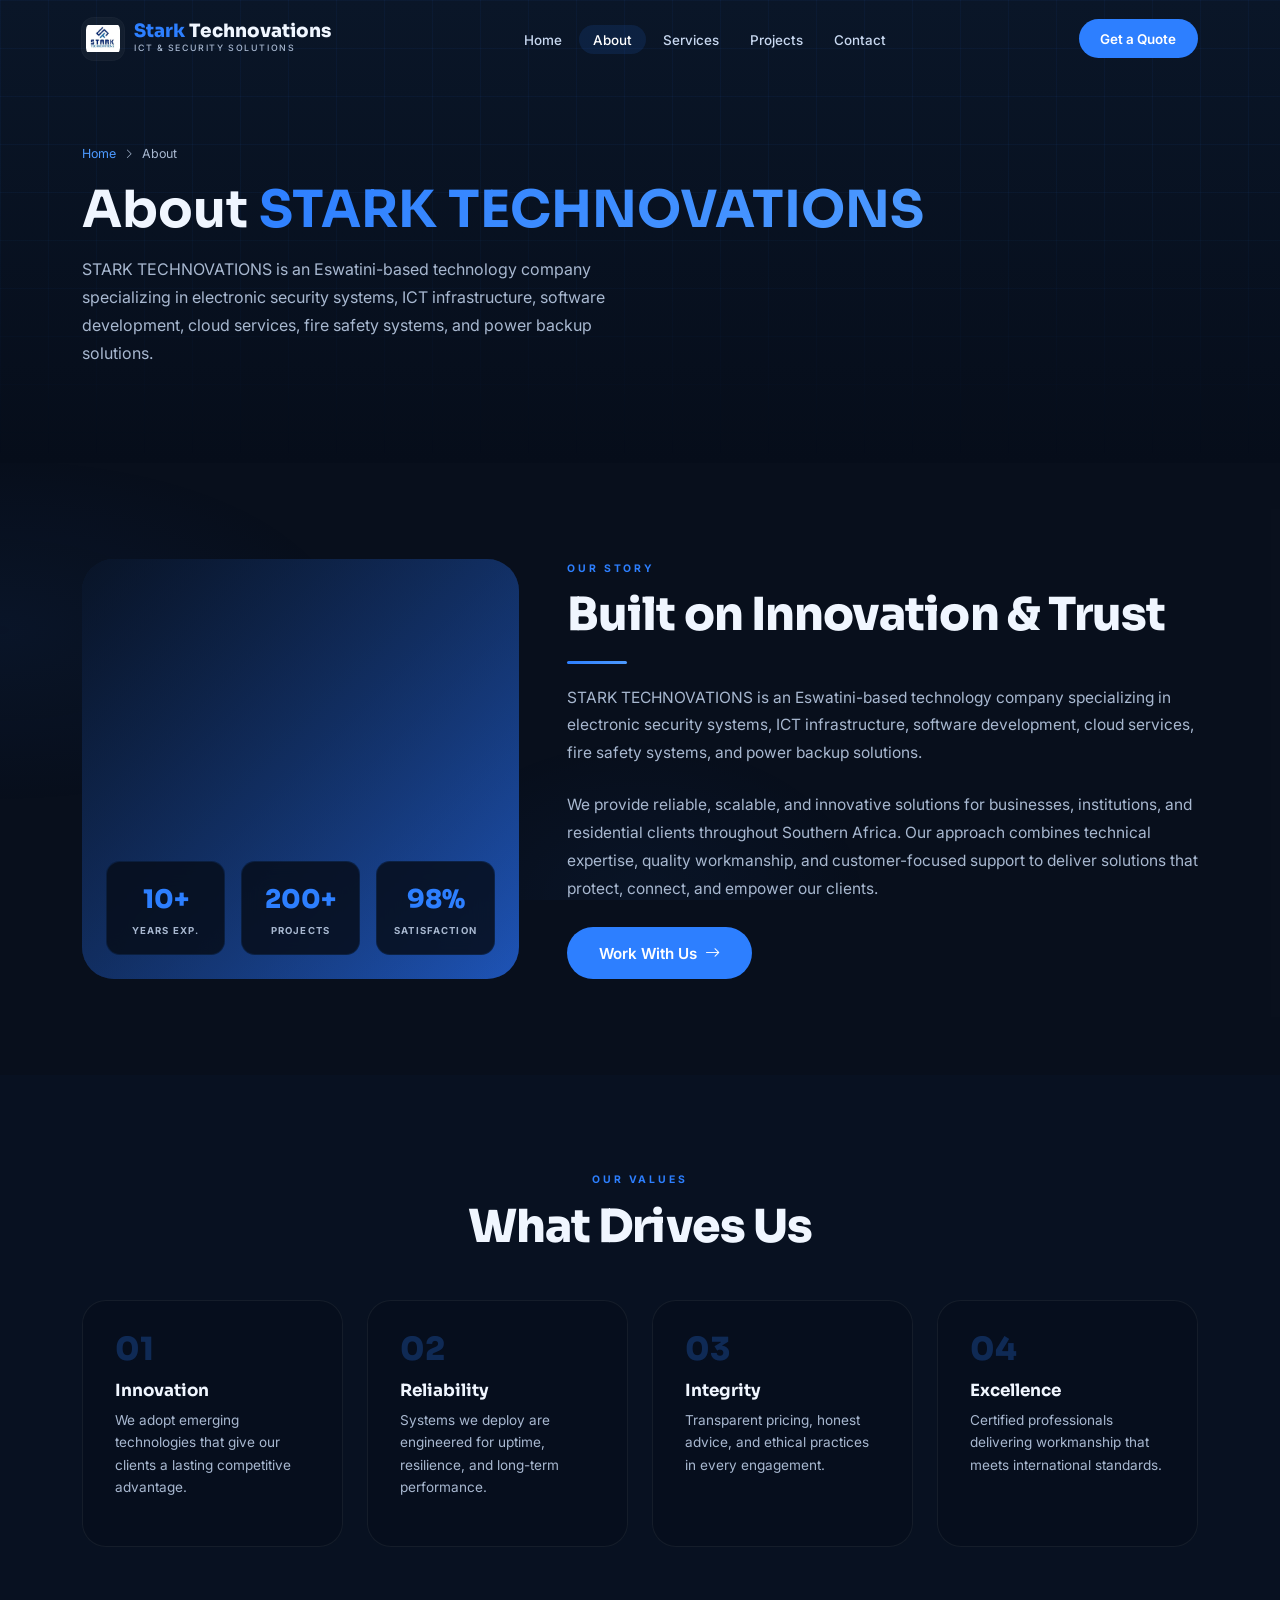
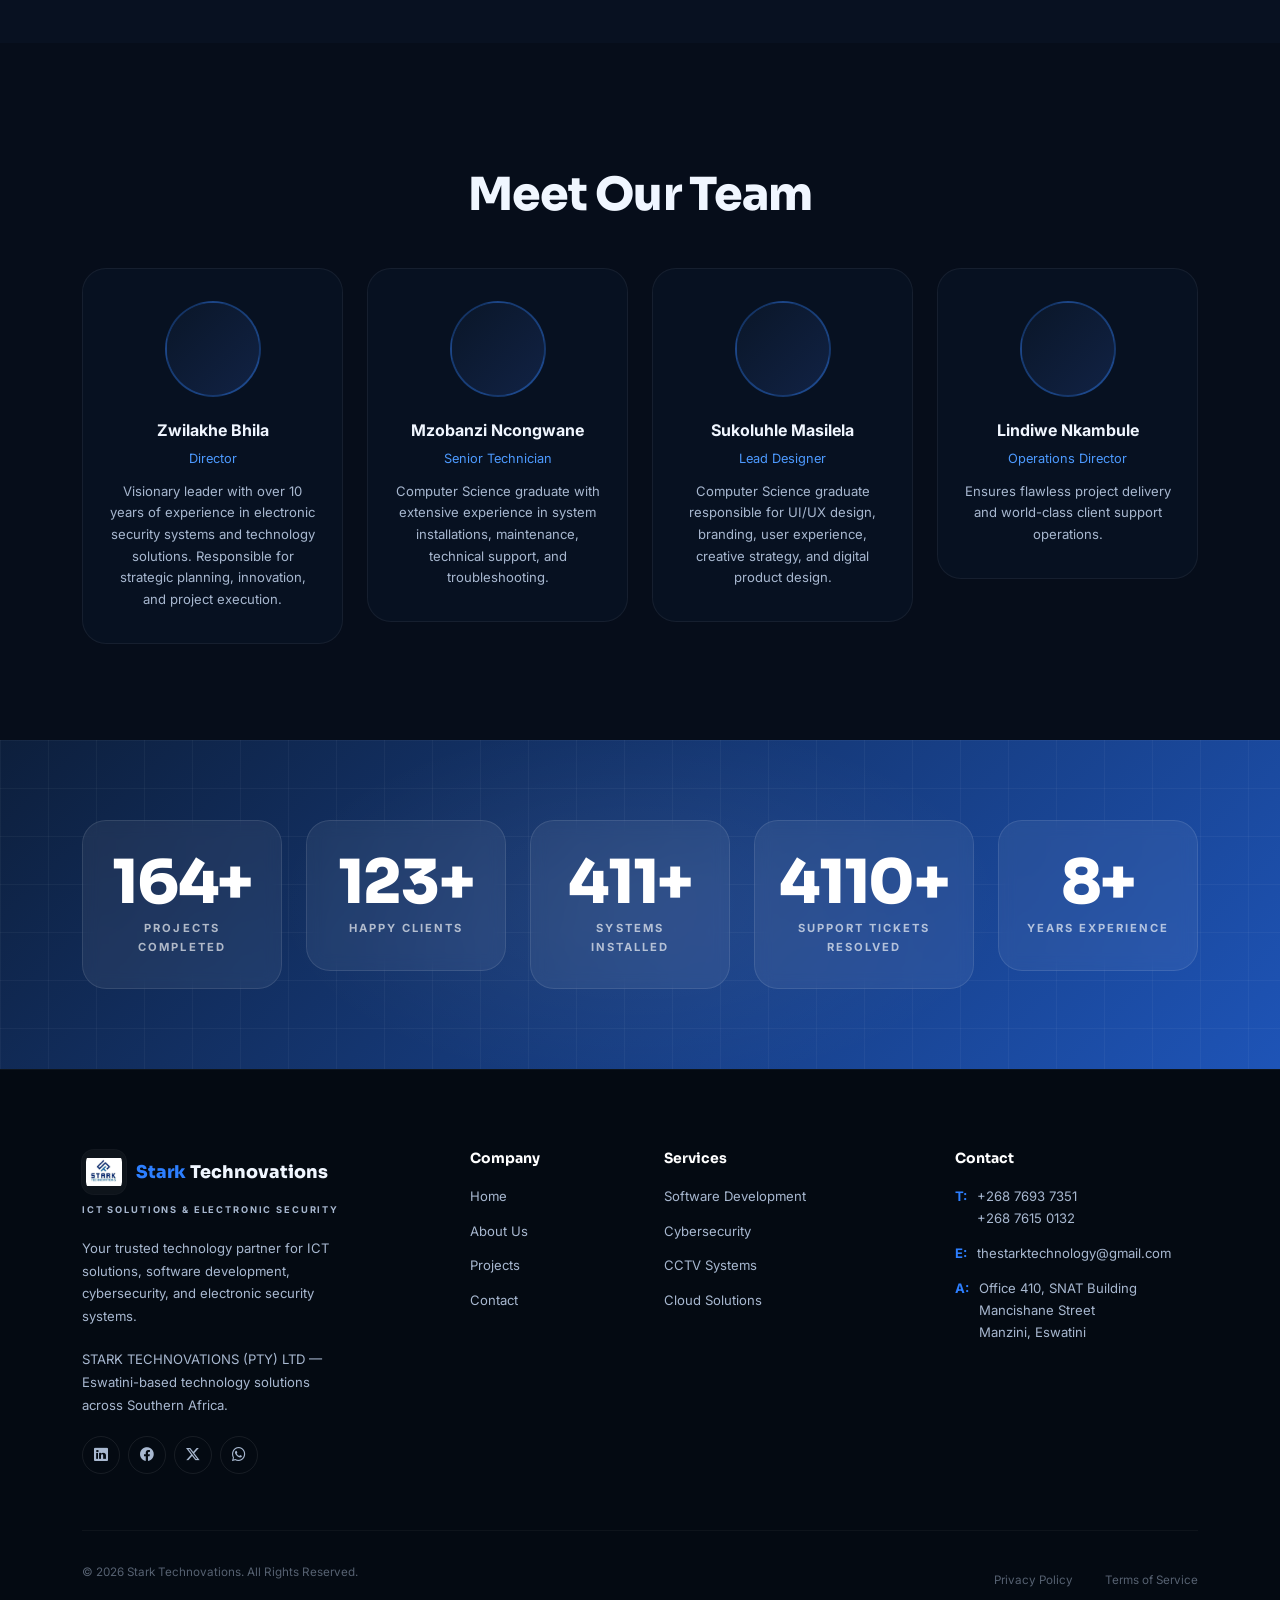
==== about.html @ 52965667 "initial commit" ====
<!DOCTYPE html>
<html lang="en">
<head>
<meta charset="UTF-8"/>
<meta name="viewport" content="width=device-width,initial-scale=1.0"/>
<meta name="description" content="Leading provider of CCTV systems, security solutions, ICT infrastructure, software development, networking, fire safety systems, and power backup solutions in Eswatini and Southern Africa."/>
<meta name="theme-color" content="#060d1a"/>
<title>STARK TECHNOVATIONS | Security & Technology Solutions</title>
<link rel="preconnect" href="https://fonts.googleapis.com"/>
<link rel="preconnect" href="https://fonts.gstatic.com" crossorigin/>
<link href="https://fonts.googleapis.com/css2?family=Inter:wght@300;400;500;600;700&family=Sora:wght@600;700;800&display=swap" rel="stylesheet"/>
<link href="https://cdn.jsdelivr.net/npm/bootstrap@5.3.3/dist/css/bootstrap.min.css" rel="stylesheet"/>
<link href="https://cdn.jsdelivr.net/npm/bootstrap-icons@1.11.3/font/bootstrap-icons.min.css" rel="stylesheet"/>
<link rel="stylesheet" href="css/style.css"/>
<link rel="stylesheet" href="css/animations.css"/>
<link rel="stylesheet" href="css/responsive.css"/>
</head>
<body data-page="about">

<div id="scrollProgress"></div>

<nav id="mainNav" aria-label="Main navigation">
<div class="container">
<div class="d-flex align-items-center justify-content-between gap-3">
  <a href="index.html" class="nav-brand text-decoration-none">
    <img src="images/logo.PNG" alt="Stark Technovations"/>
    <div>
      <div class="brand-text"><span>Stark</span> Technovations</div>
      <span class="brand-sub">ICT & Security Solutions</span>
    </div>
  </a>
  <ul class="nav-links-desk mb-0 d-none d-xl-flex">
    <li><a href="index.html" data-page="home">Home</a></li>
    <li><a href="about.html" data-page="about">About</a></li>
    <li><a href="services.html" data-page="services">Services</a></li>
    <li><a href="projects.html" data-page="projects">Projects</a></li>
    <li><a href="contact.html" data-page="contact">Contact</a></li>
  </ul>
  <div class="d-flex align-items-center gap-2">
    <a href="contact.html" class="btn-nav nav-cta-desk d-none d-lg-inline-block">Get a Quote</a>
    <button class="nav-tog d-xl-none" id="navTog" aria-label="Open menu"><i class="bi bi-list" style="font-size:1.3rem;display:block;"></i></button>
  </div>
</div>
</div>
</nav>

<div id="mobMenu" role="dialog" aria-modal="true">
  <button id="mobClose" aria-label="Close"><i class="bi bi-x-lg" style="font-size:1.2rem;display:block;"></i></button>
  <ul class="mob-links">
    <li><a href="index.html" data-page="home">Home <i class="bi bi-chevron-right"></i></a></li>
    <li><a href="about.html" data-page="about">About <i class="bi bi-chevron-right"></i></a></li>
    <li><a href="services.html" data-page="services">Services <i class="bi bi-chevron-right"></i></a></li>
    <li><a href="projects.html" data-page="projects">Projects <i class="bi bi-chevron-right"></i></a></li>
    <li><a href="contact.html" data-page="contact">Contact <i class="bi bi-chevron-right"></i></a></li>
  </ul>
  <div class="mt-auto pt-3">
    <a href="contact.html" class="btn-primary d-flex align-items-center justify-content-center gap-2">Get a Quote <i class="bi bi-arrow-right"></i></a>
  </div>
</div>

<section class="page-hero">
<div class="container position-relative" style="z-index:1;">
  <nav class="breadcrumb" aria-label="Breadcrumb">
    <a href="index.html">Home</a><i class="bi bi-chevron-right" style="font-size:.65rem;"></i><span>About</span>
  </nav>
  <h1>About <span class="gradient-word" style="background:linear-gradient(135deg,var(--electric),var(--electric-2));-webkit-background-clip:text;-webkit-text-fill-color:transparent;">STARK TECHNOVATIONS</span></h1>
  <p>STARK TECHNOVATIONS is an Eswatini-based technology company specializing in electronic security systems, ICT infrastructure, software development, cloud services, fire safety systems, and power backup solutions.</p>
</div>
</section>

<section id="about">
<div class="container">
<div class="row align-items-center g-5">
  <div class="col-lg-5" data-aos="fade-right">
    <div class="about-img-wrap">
      <div class="ph-blue" style="min-height:420px;width:100%;"></div>
      <div class="img-overlay"></div>
      <div class="about-stats-float">
        <div class="astat"><div class="num">10+</div><div class="lbl">Years Exp.</div></div>
        <div class="astat"><div class="num">200+</div><div class="lbl">Projects</div></div>
        <div class="astat"><div class="num">98%</div><div class="lbl">Satisfaction</div></div>
      </div>
    </div>
  </div>
  <div class="col-lg-7" data-aos="fade-left">
    <span class="section-label">Our Story</span>
    <h2 class="section-title">Built on Innovation & Trust</h2>
    <div class="glow-divider"></div>
    <p class="section-desc mb-4">STARK TECHNOVATIONS is an Eswatini-based technology company specializing in electronic security systems, ICT infrastructure, software development, cloud services, fire safety systems, and power backup solutions.</p>
    <p class="section-desc mb-4">We provide reliable, scalable, and innovative solutions for businesses, institutions, and residential clients throughout Southern Africa. Our approach combines technical expertise, quality workmanship, and customer-focused support to deliver solutions that protect, connect, and empower our clients.</p>
    <a href="contact.html" class="btn-primary">Work With Us <i class="bi bi-arrow-right"></i></a>
  </div>
</div>
</div>
</section>

<section style="background:rgba(10,22,40,.5);">
<div class="container">
  <div class="text-center mb-5">
    <span class="section-label" data-aos="fade-up">Our Values</span>
    <h2 class="section-title" data-aos="fade-up" data-aos-delay="100">What Drives Us</h2>
  </div>
  <div class="row g-4">
    <div class="col-md-6 col-lg-3" data-aos="fade-up" data-aos-delay="100">
      <div class="value-card"><div class="value-num">01</div><h3 style="font-size:1.05rem;margin-bottom:.5rem;">Innovation</h3><p style="font-size:.85rem;color:var(--silver);">We adopt emerging technologies that give our clients a lasting competitive advantage.</p></div>
    </div>
    <div class="col-md-6 col-lg-3" data-aos="fade-up" data-aos-delay="150">
      <div class="value-card"><div class="value-num">02</div><h3 style="font-size:1.05rem;margin-bottom:.5rem;">Reliability</h3><p style="font-size:.85rem;color:var(--silver);">Systems we deploy are engineered for uptime, resilience, and long-term performance.</p></div>
    </div>
    <div class="col-md-6 col-lg-3" data-aos="fade-up" data-aos-delay="200">
      <div class="value-card"><div class="value-num">03</div><h3 style="font-size:1.05rem;margin-bottom:.5rem;">Integrity</h3><p style="font-size:.85rem;color:var(--silver);">Transparent pricing, honest advice, and ethical practices in every engagement.</p></div>
    </div>
    <div class="col-md-6 col-lg-3" data-aos="fade-up" data-aos-delay="250">
      <div class="value-card"><div class="value-num">04</div><h3 style="font-size:1.05rem;margin-bottom:.5rem;">Excellence</h3><p style="font-size:.85rem;color:var(--silver);">Certified professionals delivering workmanship that meets international standards.</p></div>
    </div>
  </div>
</div>
</section>

<section>
<div class="container">
  <div class="text-center mb-5">
    <span class="section-label" data-aos="fade-up">Leadership</span>
    <h2 class="section-title" data-aos="fade-up" data-aos-delay="100">Meet Our Team</h2>
  </div>
  <div class="row g-4 justify-content-center">
    <div class="col-sm-6 col-lg-3" data-aos="zoom-in" data-aos-delay="100">
      <div class="team-card">
        <div class="team-avatar"><div class="ph-person" style="width:100%;height:100%;"></div></div>
        <div class="team-name">Zwilakhe Bhila</div>
        <div class="team-role">Director</div>
        <div class="team-bio">Visionary leader with over 10 years of experience in electronic security systems and technology solutions. Responsible for strategic planning, innovation, and project execution.</div>
      </div>
    </div>
    <div class="col-sm-6 col-lg-3" data-aos="zoom-in" data-aos-delay="150">
      <div class="team-card">
        <div class="team-avatar"><div class="ph-person" style="width:100%;height:100%;"></div></div>
        <div class="team-name">Mzobanzi Ncongwane</div>
        <div class="team-role">Senior Technician</div>
        <div class="team-bio">Computer Science graduate with extensive experience in system installations, maintenance, technical support, and troubleshooting.</div>
      </div>
    </div>
    <div class="col-sm-6 col-lg-3" data-aos="zoom-in" data-aos-delay="200">
      <div class="team-card">
        <div class="team-avatar"><div class="ph-person" style="width:100%;height:100%;"></div></div>
        <div class="team-name">Sukoluhle Masilela</div>
        <div class="team-role">Lead Designer</div>
        <div class="team-bio">Computer Science graduate responsible for UI/UX design, branding, user experience, creative strategy, and digital product design.</div>
      </div>
    </div>
    <div class="col-sm-6 col-lg-3" data-aos="zoom-in" data-aos-delay="250">
      <div class="team-card">
        <div class="team-avatar"><div class="ph-person" style="width:100%;height:100%;"></div></div>
        <div class="team-name">Lindiwe Nkambule</div>
        <div class="team-role">Operations Director</div>
        <div class="team-bio">Ensures flawless project delivery and world-class client support operations.</div>
      </div>
    </div>
  </div>
</div>
</section>

<section id="stats" style="background:linear-gradient(135deg,var(--navy-3),var(--blue));">
<div class="container position-relative" style="z-index:1;">
  <div class="row g-4">
    <div class="col-6 col-lg"><div class="stat-card"><div class="stat-num" data-target="200" data-suffix="+">200+</div><div class="stat-label">Projects Completed</div></div></div>
    <div class="col-6 col-lg"><div class="stat-card"><div class="stat-num" data-target="150" data-suffix="+">150+</div><div class="stat-label">Happy Clients</div></div></div>
    <div class="col-6 col-lg"><div class="stat-card"><div class="stat-num" data-target="500" data-suffix="+">500+</div><div class="stat-label">Systems Installed</div></div></div>
    <div class="col-6 col-lg"><div class="stat-card"><div class="stat-num" data-target="5000" data-suffix="+">5000+</div><div class="stat-label">Support Tickets Resolved</div></div></div>
    <div class="col-6 col-lg mx-auto"><div class="stat-card"><div class="stat-num" data-target="10" data-suffix="+">10+</div><div class="stat-label">Years Experience</div></div></div>
  </div>
</div>
</section>

<footer>
<div class="container">
  <div class="row g-5">
    <div class="col-md-5 col-lg-4">
      <div class="footer-logo mb-2">
        <img src="images/logo.PNG" alt="Stark Technovations"/>
        <div class="footer-brand"><span>Stark</span> Technovations</div>
      </div>
      <span style="font-size:.58rem;font-weight:700;letter-spacing:.2em;text-transform:uppercase;color:var(--silver);display:block;margin-bottom:1rem;">ICT Solutions & Electronic Security</span>
      <p class="footer-desc">Your trusted technology partner for ICT solutions, software development, cybersecurity, and electronic security systems.</p>
      <p class="footer-desc" style="margin-top:.75rem;">STARK TECHNOVATIONS (PTY) LTD — Eswatini-based technology solutions across Southern Africa.</p>
      <div class="d-flex gap-2 flex-wrap">
        <a href="#" class="social-link" aria-label="LinkedIn"><i class="bi bi-linkedin"></i></a>
        <a href="#" class="social-link" aria-label="Facebook"><i class="bi bi-facebook"></i></a>
        <a href="#" class="social-link" aria-label="Twitter/X"><i class="bi bi-twitter-x"></i></a>
        <a href="#" class="social-link" aria-label="WhatsApp"><i class="bi bi-whatsapp"></i></a>
      </div>
    </div>
    <div class="col-6 col-lg-2 f-col"><h5>Company</h5><ul class="f-links"><li><a href="index.html">Home</a></li><li><a href="about.html">About Us</a></li><li><a href="projects.html">Projects</a></li><li><a href="contact.html">Contact</a></li></ul></div>
    <div class="col-6 col-lg-3 f-col"><h5>Services</h5><ul class="f-links"><li><a href="services.html">Software Development</a></li><li><a href="services.html">Cybersecurity</a></li><li><a href="services.html">CCTV Systems</a></li><li><a href="services.html">Cloud Solutions</a></li></ul></div>
    <div class="col-md-6 col-lg-3 f-col"><h5>Contact</h5><div class="f-contact-item"><span class="l">T:</span><span>+268 7693 7351<br/>+268 7615 0132</span></div><div class="f-contact-item"><span class="l">E:</span><span>thestarktechnology@gmail.com</span></div><div class="f-contact-item"><span class="l">A:</span><span>Office 410, SNAT Building<br/>Mancishane Street<br/>Manzini, Eswatini</span></div></div>
  </div>
  <div class="f-bottom"><p>&copy; 2026 Stark Technovations. All Rights Reserved.</p><div class="f-legal"><a href="#">Privacy Policy</a><a href="#">Terms of Service</a></div></div>
</div>
</footer>

<button id="backTop" aria-label="Back to top"><i class="bi bi-chevron-up"></i></button>
<script src="https://cdn.jsdelivr.net/npm/bootstrap@5.3.3/dist/js/bootstrap.bundle.min.js"></script>
<script src="js/navbar.js"></script>
<script src="js/forms.js"></script>
<script src="js/animations.js"></script>
<script src="js/main.js"></script>
</body>
</html>
---- css/style.css ----
/* ================================================================
   STARK TECHNOVATIONS – Main Stylesheet
   Design: Deep Navy · Royal Blue · Electric Blue · Premium
   ================================================================ */

@import url('https://fonts.googleapis.com/css2?family=Inter:wght@300;400;500;600;700&family=Sora:wght@600;700;800&display=swap');

/* ── Design Tokens ── */
:root {
  --navy:         #060d1a;
  --navy-2:       #0a1628;
  --navy-3:       #0d1f3c;
  --navy-4:       #112244;
  --royal:        #1a3a6e;
  --blue:         #1e54b7;
  --electric:     #2d7fff;
  --electric-2:   #4d9aff;
  --electric-glow:rgba(45,127,255,0.18);
  --silver:       #a8b8d0;
  --silver-2:     #c8d8f0;
  --white:        #f0f6ff;
  --charcoal:     #1c2d45;
  --border:       rgba(45,127,255,0.12);
  --border-2:     rgba(255,255,255,0.07);
  --card-bg:      rgba(10,22,40,0.6);
  --radius-sm:    0.5rem;
  --radius:       0.875rem;
  --radius-lg:    1.5rem;
  --radius-xl:    2rem;
  --radius-pill:  9999px;
  --shadow:       0 8px 40px rgba(0,0,0,0.5);
  --shadow-blue:  0 8px 40px rgba(45,127,255,0.2);
  --font-sans:    'Inter', system-ui, sans-serif;
  --font-display: 'Sora', 'Inter', sans-serif;
  --ease:         cubic-bezier(0.4,0,0.2,1);
  --ease-spring:  cubic-bezier(0.34,1.56,0.64,1);
}

/* ── Reset ── */
*,*::before,*::after{box-sizing:border-box;margin:0;padding:0}
html{scroll-behavior:smooth;font-size:16px}
body{
  background:var(--navy);
  color:var(--white);
  font-family:var(--font-sans);
  line-height:1.65;
  overflow-x:hidden;
  -webkit-font-smoothing:antialiased;
}
h1,h2,h3,h4,h5,h6{font-family:var(--font-display);font-weight:700;line-height:1.15}
a{text-decoration:none;color:inherit;transition:color .2s}
img{max-width:100%;display:block}
ul{list-style:none;padding:0;margin:0}
button,input,textarea,select{font-family:inherit}

/* Scrollbar */
::-webkit-scrollbar{width:6px}
::-webkit-scrollbar-track{background:var(--navy)}
::-webkit-scrollbar-thumb{background:var(--electric);border-radius:3px}

/* ── Scroll Progress ── */
#scrollProgress{position:fixed;top:0;left:0;height:2px;width:0;background:linear-gradient(90deg,var(--electric),var(--electric-2));z-index:9999;pointer-events:none;transition:width .08s linear}

/* ── Background Mesh ── */
body::before{
  content:'';position:fixed;inset:0;
  background:
    radial-gradient(ellipse 70% 40% at 80% 0%, rgba(45,127,255,0.1) 0%,transparent 60%),
    radial-gradient(ellipse 50% 35% at 0% 70%, rgba(30,84,183,0.08) 0%,transparent 55%),
    radial-gradient(ellipse 30% 30% at 50% 100%, rgba(45,127,255,0.05) 0%,transparent 60%);
  pointer-events:none;z-index:-1;
}

/* ================================================================
   NAVBAR
   ================================================================ */
#mainNav{
  position:fixed;top:0;left:0;right:0;z-index:1000;
  padding:1.1rem 0;
  transition:padding .4s var(--ease),background .4s,box-shadow .4s;
}
#mainNav.scrolled{
  padding:.6rem 0;
  background:rgba(6,13,26,.92);
  backdrop-filter:blur(20px);-webkit-backdrop-filter:blur(20px);
  border-bottom:1px solid var(--border);
  box-shadow:0 4px 32px rgba(0,0,0,.5);
}

.nav-brand{display:flex;align-items:center;gap:.65rem;flex-shrink:0}
.nav-brand img{width:42px;height:42px;object-fit:contain}

/* Rounded logo treatment — global (navbar + footer) */
img[src$="logo.PNG"],
.logo-rounded,
.nav-brand img,
.footer-logo img{
  border-radius:12px;
  background:rgba(255,255,255,.04);
  box-shadow:0 0 0 1px rgba(255,255,255,.06);
  padding:4px;
  transition:border-radius .3s var(--ease),box-shadow .3s,background .3s;
}
.nav-brand img:hover,
.footer-logo img:hover{box-shadow:0 0 0 1px rgba(45,127,255,.35),0 6px 20px rgba(45,127,255,.18)}
.brand-text{font-family:var(--font-display);font-size:1.15rem;font-weight:800;line-height:1}
.brand-text span{color:var(--electric)}
.brand-sub{font-size:.55rem;font-weight:500;letter-spacing:.18em;text-transform:uppercase;color:var(--silver);display:block;margin-top:1px}

.nav-links-desk{display:flex;align-items:center;gap:.15rem}
.nav-links-desk a{
  font-size:.84rem;font-weight:500;padding:.42rem .9rem;
  border-radius:var(--radius-pill);color:var(--silver-2);
  transition:color .2s,background .2s;white-space:nowrap;
}
.nav-links-desk a:hover,.nav-links-desk a.active{color:#fff;background:rgba(45,127,255,.12)}

.btn-nav{
  background:var(--electric);color:#fff;
  border-radius:var(--radius-pill);padding:.52rem 1.35rem;
  font-size:.84rem;font-weight:600;border:none;cursor:pointer;white-space:nowrap;
  transition:background .2s,transform .2s var(--ease-spring),box-shadow .2s;
  display:inline-block;
}
.btn-nav:hover{background:var(--electric-2);transform:translateY(-1px);box-shadow:var(--shadow-blue);color:#fff}

.nav-tog{
  display:none;background:rgba(255,255,255,.06);border:1px solid var(--border-2);
  border-radius:var(--radius-sm);color:#fff;cursor:pointer;padding:.45rem .55rem;line-height:0;
}
.nav-tog:hover{background:rgba(255,255,255,.1)}

/* Mobile Drawer */
#mobMenu{
  display:none;position:fixed;inset:0;z-index:999;
  background:rgba(6,13,26,.97);backdrop-filter:blur(24px);-webkit-backdrop-filter:blur(24px);
  flex-direction:column;padding:5.5rem 2rem 3rem;
}
#mobMenu.open{display:flex}
#mobClose{
  position:absolute;top:1.2rem;right:1.4rem;
  background:rgba(255,255,255,.06);border:1px solid var(--border-2);
  border-radius:var(--radius-sm);color:#fff;cursor:pointer;padding:.45rem .55rem;line-height:0;
}
.mob-links li{border-bottom:1px solid rgba(255,255,255,.05)}
.mob-links a{
  display:flex;align-items:center;justify-content:space-between;
  padding:1rem 0;font-family:var(--font-display);font-size:1.6rem;font-weight:700;color:#fff;
  transition:color .2s;
}
.mob-links a:hover{color:var(--electric)}

/* ================================================================
   BUTTONS
   ================================================================ */
.btn-primary{
  display:inline-flex;align-items:center;gap:.5rem;
  background:var(--electric);color:#fff;border-radius:var(--radius-pill);
  padding:.85rem 2rem;font-size:.95rem;font-weight:600;border:none;cursor:pointer;
  transition:background .2s,transform .2s var(--ease-spring),box-shadow .2s;
}
.btn-primary:hover{background:var(--electric-2);color:#fff;transform:translateY(-2px);box-shadow:var(--shadow-blue)}
.btn-ghost{
  display:inline-flex;align-items:center;gap:.5rem;
  background:rgba(255,255,255,.07);color:#fff;border-radius:var(--radius-pill);
  padding:.85rem 2rem;font-size:.95rem;font-weight:600;
  border:1px solid rgba(255,255,255,.12);cursor:pointer;
  transition:background .2s,transform .2s;
}
.btn-ghost:hover{background:rgba(255,255,255,.13);transform:translateY(-2px);color:#fff}
.btn-full{
  width:100%;display:flex;align-items:center;justify-content:center;gap:.5rem;
  background:var(--electric);color:#fff;border-radius:var(--radius);
  padding:.9rem;font-size:1rem;font-weight:600;border:none;cursor:pointer;
  transition:background .2s,transform .2s,box-shadow .2s;
}
.btn-full:hover{background:var(--electric-2);transform:translateY(-1px);box-shadow:var(--shadow-blue)}

/* ================================================================
   SHARED SECTION
   ================================================================ */
section{padding:6rem 0;position:relative}
.section-label{
  display:block;font-size:.65rem;font-weight:700;letter-spacing:.28em;
  text-transform:uppercase;color:var(--electric);margin-bottom:.85rem;
}
.section-title{
  font-size:clamp(1.9rem,4vw,2.85rem);font-weight:800;line-height:1.1;
  letter-spacing:-.02em;margin-bottom:1.25rem;
}
.section-desc{font-size:.97rem;color:var(--silver);line-height:1.8;max-width:44rem}

/* Divider glow */
.glow-divider{
  width:60px;height:3px;border-radius:2px;
  background:linear-gradient(90deg,var(--electric),var(--electric-2));
  margin:1.25rem 0;
}

/* ================================================================
   CARD BASE (Glassmorphism)
   ================================================================ */
.glass-card{
  background:var(--card-bg);
  border:1px solid var(--border-2);
  border-radius:var(--radius-lg);
  backdrop-filter:blur(14px);-webkit-backdrop-filter:blur(14px);
  transition:border-color .35s var(--ease),background .35s,transform .3s var(--ease-spring),box-shadow .3s;
  overflow:hidden;position:relative;
}
.glass-card:hover{
  border-color:var(--border);
  background:rgba(13,31,60,.7);
  transform:translateY(-8px);
  box-shadow:0 24px 64px rgba(0,0,0,.5),0 0 40px rgba(45,127,255,.1);
}
/* Top accent line on hover */
.glass-card::before{
  content:'';position:absolute;top:0;left:0;right:0;height:1px;
  background:linear-gradient(90deg,transparent,rgba(45,127,255,0),transparent);
  transition:background .4s;
}
.glass-card:hover::before{
  background:linear-gradient(90deg,transparent,rgba(45,127,255,.5),transparent);
}

/* ================================================================
   HERO SECTION
   ================================================================ */
#home{
  min-height:100svh;display:flex;align-items:center;
  padding-top:7rem;overflow:hidden;
}

/* Animated grid background */
.hero-grid{
  position:absolute;inset:0;
  background-image:
    linear-gradient(rgba(45,127,255,.06) 1px,transparent 1px),
    linear-gradient(90deg,rgba(45,127,255,.06) 1px,transparent 1px);
  background-size:48px 48px;
  mask-image:radial-gradient(ellipse 70% 80% at 60% 40%,black 0%,transparent 70%);
  -webkit-mask-image:radial-gradient(ellipse 70% 80% at 60% 40%,black 0%,transparent 70%);
}
/* Spotlight */
.hero-spotlight{
  position:absolute;inset:0;
  background:radial-gradient(ellipse 55% 65% at 70% 35%,rgba(45,127,255,.12) 0%,transparent 65%);
  pointer-events:none;
}

/* Floating tech nodes */
.hero-nodes{position:absolute;inset:0;pointer-events:none;overflow:hidden}
.node{
  position:absolute;border-radius:50%;
  background:var(--electric);opacity:.15;filter:blur(1px);
  animation:nodeFloat 6s ease-in-out infinite;
}
.node:nth-child(1){width:6px;height:6px;top:25%;right:20%;animation-delay:0s}
.node:nth-child(2){width:4px;height:4px;top:60%;right:35%;animation-delay:-2s}
.node:nth-child(3){width:8px;height:8px;top:40%;right:55%;animation-delay:-4s}
.node:nth-child(4){width:5px;height:5px;top:75%;right:15%;animation-delay:-1s}
.node:nth-child(5){width:6px;height:6px;top:15%;right:45%;animation-delay:-3s}
@keyframes nodeFloat{0%,100%{transform:translateY(0) scale(1)}50%{transform:translateY(-15px) scale(1.2)}}

.hero-badge{
  display:inline-flex;align-items:center;gap:.55rem;
  padding:.32rem .9rem;border-radius:var(--radius-pill);
  background:rgba(45,127,255,.1);border:1px solid rgba(45,127,255,.22);
  font-size:.68rem;font-weight:700;letter-spacing:.15em;text-transform:uppercase;
  color:var(--electric-2);margin-bottom:1.6rem;
}
.badge-dot{
  width:7px;height:7px;border-radius:50%;background:var(--electric);
  animation:dotPulse 2s ease-in-out infinite;
}
@keyframes dotPulse{0%,100%{opacity:1;transform:scale(1)}50%{opacity:.4;transform:scale(1.5)}}

.hero-title{
  font-size:clamp(2.5rem,6.5vw,5rem);font-weight:800;line-height:1.05;
  letter-spacing:-.025em;margin-bottom:1.5rem;
}
.hero-title .gradient-word{
  background:linear-gradient(135deg,var(--electric) 0%,var(--electric-2) 50%,#90c8ff 100%);
  -webkit-background-clip:text;-webkit-text-fill-color:transparent;background-clip:text;
}
.hero-desc{
  font-size:1.05rem;color:var(--silver);line-height:1.8;
  max-width:36rem;margin-bottom:2.5rem;
}
.hero-btns{display:flex;flex-wrap:wrap;gap:1rem;align-items:center}
.hero-trust{
  display:flex;flex-wrap:wrap;gap:1.5rem;margin-top:2.5rem;
  font-size:.72rem;font-weight:600;letter-spacing:.05em;color:var(--silver);
}
.hero-trust span{display:flex;align-items:center;gap:.4rem}
.hero-trust i{color:var(--electric);font-size:.85rem}

/* Hero right panel */
.hero-panel{
  background:rgba(10,22,40,.6);border:1px solid var(--border-2);
  border-radius:var(--radius-xl);backdrop-filter:blur(16px);
  padding:2rem;height:100%;
}
.hero-panel-title{font-size:.72rem;font-weight:700;letter-spacing:.2em;text-transform:uppercase;color:var(--electric);margin-bottom:1.25rem}
.service-pill{
  display:flex;align-items:center;gap:.75rem;
  padding:.8rem 1rem;border-radius:var(--radius);
  border:1px solid rgba(255,255,255,.06);background:rgba(255,255,255,.03);
  margin-bottom:.6rem;
  transition:border-color .2s,background .2s,transform .2s;
  cursor:default;
}
.service-pill:hover{border-color:var(--border);background:rgba(45,127,255,.07);transform:translateX(4px)}
.service-pill i{width:32px;height:32px;border-radius:8px;background:rgba(45,127,255,.15);color:var(--electric);display:flex;align-items:center;justify-content:center;font-size:.9rem;flex-shrink:0}
.service-pill-text{font-size:.8rem;font-weight:600}
.service-pill-sub{font-size:.65rem;color:var(--silver);margin-top:1px}

/* ================================================================
   ABOUT SECTION
   ================================================================ */
#about{background:rgba(255,255,255,.01)}
.about-img-wrap{
  position:relative;border-radius:var(--radius-xl);overflow:hidden;
  background:linear-gradient(135deg,#0a1628,#1a3a6e);
  min-height:420px;display:flex;align-items:center;justify-content:center;
}
.about-img-wrap img{width:100%;height:100%;object-fit:cover;min-height:420px}
.about-img-wrap .img-overlay{position:absolute;inset:0;background:linear-gradient(135deg,rgba(6,13,26,.6),rgba(30,84,183,.2))}
.about-stats-float{
  position:absolute;bottom:1.5rem;left:1.5rem;right:1.5rem;
  display:flex;gap:1rem;
}
.astat{
  flex:1;padding:1rem;border-radius:var(--radius);
  background:rgba(6,13,26,.85);border:1px solid var(--border);
  backdrop-filter:blur(12px);text-align:center;
}
.astat .num{font-family:var(--font-display);font-size:1.6rem;font-weight:800;color:var(--electric)}
.astat .lbl{font-size:.6rem;font-weight:700;letter-spacing:.12em;text-transform:uppercase;color:var(--silver);margin-top:2px}

.about-feature{
  display:flex;gap:.9rem;align-items:flex-start;
  padding:.9rem 1rem;border-radius:var(--radius);
  border:1px solid transparent;
  transition:border-color .2s,background .2s,transform .2s;cursor:default;
}
.about-feature:hover{border-color:var(--border);background:rgba(45,127,255,.05);transform:translateX(5px)}
.af-icon{
  width:40px;height:40px;border-radius:10px;background:rgba(45,127,255,.12);
  color:var(--electric);display:flex;align-items:center;justify-content:center;
  font-size:.95rem;flex-shrink:0;transition:background .2s;
}
.about-feature:hover .af-icon{background:var(--electric);color:#fff}
.af-title{font-size:.9rem;font-weight:700;margin-bottom:.2rem}
.af-desc{font-size:.8rem;color:var(--silver);line-height:1.55}

/* ================================================================
   SERVICES SECTION
   ================================================================ */
#services{background:var(--navy)}
#services::before{
  content:'';position:absolute;inset:0;
  background-image:radial-gradient(rgba(45,127,255,.035) 1px,transparent 1px);
  background-size:24px 24px;pointer-events:none;
}

.svc-card{
  height:100%;padding:1.75rem;border-radius:var(--radius-lg);
  background:rgba(10,22,40,.55);border:1px solid rgba(255,255,255,.06);
  backdrop-filter:blur(12px);
  transition:border-color .35s var(--ease),background .35s,transform .3s var(--ease-spring),box-shadow .3s;
  position:relative;overflow:hidden;cursor:default;
}
.svc-card::after{
  content:'';position:absolute;top:0;left:0;right:0;height:2px;
  background:linear-gradient(90deg,transparent,var(--electric),transparent);
  opacity:0;transition:opacity .4s;
}
.svc-card:hover{
  border-color:rgba(45,127,255,.25);
  background:rgba(13,31,60,.75);
  transform:translateY(-6px);
  box-shadow:0 20px 60px rgba(0,0,0,.45),0 0 40px rgba(45,127,255,.08);
}
.svc-card:hover::after{opacity:1}
.svc-icon{
  width:52px;height:52px;border-radius:14px;
  display:flex;align-items:center;justify-content:center;font-size:1.3rem;
  margin-bottom:1.25rem;
  transition:transform .3s var(--ease-spring);
}
.svc-card:hover .svc-icon{transform:scale(1.12) rotate(-6deg)}
.svc-title{font-size:1rem;font-weight:700;margin-bottom:.55rem;transition:color .2s}
.svc-card:hover .svc-title{color:var(--electric-2)}
.svc-desc{font-size:.82rem;color:var(--silver);line-height:1.7}

/* Category headers */
.svc-category-header{
  display:flex;align-items:center;gap:.75rem;margin-bottom:1.75rem;margin-top:1rem;
}
.svc-cat-line{flex:1;height:1px;background:linear-gradient(90deg,var(--border),transparent)}
.svc-cat-label{
  font-size:.65rem;font-weight:700;letter-spacing:.22em;text-transform:uppercase;
  color:var(--electric);white-space:nowrap;
  padding:.3rem .8rem;border:1px solid var(--border);border-radius:var(--radius-pill);
  background:rgba(45,127,255,.06);
}

/* ================================================================
   WHY CHOOSE US
   ================================================================ */
#why{background:rgba(10,22,40,.6)}
.why-card{
  padding:2rem;border-radius:var(--radius-lg);height:100%;
  background:rgba(6,13,26,.5);border:1px solid rgba(255,255,255,.06);
  text-align:center;
  transition:border-color .3s,transform .3s var(--ease-spring),box-shadow .3s;cursor:default;
}
.why-card:hover{border-color:var(--border);transform:translateY(-6px);box-shadow:0 20px 48px rgba(0,0,0,.4),var(--shadow-blue)}
.why-icon{
  width:68px;height:68px;border-radius:50%;margin:0 auto 1.25rem;
  background:rgba(45,127,255,.12);border:1px solid rgba(45,127,255,.2);
  display:flex;align-items:center;justify-content:center;font-size:1.5rem;color:var(--electric);
  transition:background .3s,border-color .3s,transform .3s;
}
.why-card:hover .why-icon{background:var(--electric);border-color:var(--electric);transform:scale(1.1);color:#fff}
.why-title{font-size:1rem;font-weight:700;margin-bottom:.5rem;transition:color .2s}
.why-card:hover .why-title{color:var(--electric-2)}
.why-desc{font-size:.82rem;color:var(--silver);line-height:1.65}

/* ================================================================
   STATS SECTION
   ================================================================ */
#stats{
  background:linear-gradient(135deg,var(--navy-3),var(--blue));
  overflow:hidden;padding:5rem 0;
}
#stats::before{
  content:'';position:absolute;inset:0;
  background-image:linear-gradient(rgba(255,255,255,.04) 1px,transparent 1px),
    linear-gradient(90deg,rgba(255,255,255,.04) 1px,transparent 1px);
  background-size:48px 48px;
}
#stats::after{
  content:'';position:absolute;
  top:50%;left:50%;width:800px;height:400px;
  transform:translate(-50%,-50%);
  background:radial-gradient(ellipse,rgba(255,255,255,.06) 0%,transparent 65%);
  pointer-events:none;
}
.stat-card{
  text-align:center;padding:2rem 1.5rem;position:relative;z-index:1;
  border-radius:var(--radius-lg);
  background:rgba(255,255,255,.06);border:1px solid rgba(255,255,255,.1);
  backdrop-filter:blur(8px);
  transition:background .3s,transform .3s var(--ease-spring);
}
.stat-card:hover{background:rgba(255,255,255,.1);transform:translateY(-4px)}
.stat-num{
  font-family:var(--font-display);font-size:clamp(2.5rem,5vw,3.8rem);
  font-weight:800;color:#fff;line-height:1;letter-spacing:-.02em;margin-bottom:.35rem;
}
.stat-label{font-size:.7rem;font-weight:700;text-transform:uppercase;letter-spacing:.18em;color:rgba(255,255,255,.65)}

/* ================================================================
   PORTFOLIO SECTION
   ================================================================ */
#portfolio{background:var(--navy)}
.filter-pills{
  display:flex;flex-wrap:wrap;gap:.4rem;
  background:rgba(255,255,255,.04);border:1px solid var(--border-2);
  border-radius:var(--radius-pill);padding:.3rem;width:fit-content;
}
.fp{
  padding:.38rem 1.1rem;border-radius:var(--radius-pill);
  font-size:.78rem;font-weight:600;cursor:pointer;border:none;
  background:transparent;color:var(--silver);
  transition:background .2s,color .2s,box-shadow .2s;
}
.fp.active,.fp:hover{background:var(--electric);color:#fff;box-shadow:0 2px 12px rgba(45,127,255,.35)}

.proj-card{
  position:relative;border-radius:var(--radius-xl);overflow:hidden;height:300px;cursor:pointer;
}
.proj-card img{width:100%;height:100%;object-fit:cover;transition:transform .6s var(--ease)}
.proj-card:hover img{transform:scale(1.07)}
.proj-overlay{
  position:absolute;inset:0;
  background:linear-gradient(to top,rgba(6,13,26,.95) 0%,rgba(6,13,26,.15) 55%,transparent 100%);
}
.proj-info{
  position:absolute;inset:0;padding:1.5rem;
  display:flex;flex-direction:column;justify-content:flex-end;z-index:1;
}
.proj-cat{
  width:fit-content;font-size:.6rem;font-weight:700;text-transform:uppercase;letter-spacing:.1em;
  padding:.22rem .7rem;border-radius:var(--radius-pill);
  background:rgba(6,13,26,.75);border:1px solid rgba(255,255,255,.15);
  color:var(--electric-2);backdrop-filter:blur(8px);margin-bottom:.6rem;
}
.proj-name{font-family:var(--font-display);font-size:1.15rem;font-weight:700;color:#fff;margin-bottom:.2rem}
.proj-sub{font-size:.75rem;color:rgba(255,255,255,.5)}
.proj-reveal{
  opacity:0;transform:translateY(10px);
  transition:opacity .35s var(--ease),transform .35s;
  margin-top:.65rem;padding-top:.65rem;border-top:1px solid rgba(255,255,255,.08);
}
.proj-card:hover .proj-reveal{opacity:1;transform:translateY(0)}
.proj-reveal p{font-size:.77rem;color:rgba(255,255,255,.5);margin-bottom:.45rem}
.proj-reveal a{font-size:.77rem;font-weight:600;color:var(--electric-2);display:inline-flex;align-items:center;gap:.3rem}
.proj-card.hidden{display:none}

/* ================================================================
   INDUSTRIES SECTION
   ================================================================ */
#industries{background:rgba(10,22,40,.5)}
.ind-card{
  display:flex;flex-direction:column;align-items:center;text-align:center;
  padding:2rem 1.5rem;border-radius:var(--radius-lg);
  background:rgba(6,13,26,.5);border:1px solid rgba(255,255,255,.06);
  transition:border-color .3s,transform .3s var(--ease-spring),box-shadow .3s;cursor:default;
}
.ind-card:hover{border-color:var(--border);transform:translateY(-6px);box-shadow:0 16px 48px rgba(0,0,0,.4)}
.ind-icon{
  width:60px;height:60px;border-radius:14px;
  background:rgba(45,127,255,.1);border:1px solid rgba(45,127,255,.15);
  display:flex;align-items:center;justify-content:center;
  font-size:1.4rem;color:var(--electric);margin-bottom:1rem;
  transition:background .3s,transform .3s var(--ease-spring);
}
.ind-card:hover .ind-icon{background:var(--electric);color:#fff;transform:scale(1.12) rotate(-5deg)}
.ind-title{font-size:.95rem;font-weight:700;margin-bottom:.35rem;transition:color .2s}
.ind-card:hover .ind-title{color:var(--electric-2)}
.ind-desc{font-size:.78rem;color:var(--silver);line-height:1.55}

/* ================================================================
   TESTIMONIALS
   ================================================================ */
#testimonials{background:var(--navy)}
.t-track-outer{overflow:hidden;border-radius:var(--radius-xl)}
.t-track{display:flex;transition:transform .55s var(--ease)}
.t-slide{min-width:100%;padding:0 .5rem}
.t-card{
  padding:3rem;background:rgba(10,22,40,.7);
  border:1px solid rgba(255,255,255,.07);border-radius:var(--radius-xl);
  position:relative;overflow:hidden;
}
.t-card::before{
  content:'"';position:absolute;top:1rem;right:2rem;
  font-size:8rem;color:rgba(45,127,255,.07);line-height:1;pointer-events:none;
}
.t-avatar{width:72px;height:72px;border-radius:50%;overflow:hidden;border:2px solid rgba(45,127,255,.25);flex-shrink:0}
.t-avatar img{width:100%;height:100%;object-fit:cover}
.t-stars{display:flex;gap:.2rem;color:var(--electric);font-size:.85rem;margin-bottom:1rem}
.t-text{font-size:clamp(.95rem,2vw,1.15rem);color:rgba(240,246,255,.8);line-height:1.75;margin-bottom:1.75rem;font-style:italic}
.t-name{font-size:1rem;font-weight:700}
.t-role{font-size:.8rem;color:var(--electric-2);margin-top:.15rem}
.c-ctrl{
  width:48px;height:48px;border-radius:50%;background:rgba(10,22,40,.7);
  border:1px solid rgba(255,255,255,.1);display:flex;align-items:center;justify-content:center;
  cursor:pointer;color:#fff;font-size:1rem;
  transition:background .2s,border-color .2s;
}
.c-ctrl:hover{background:var(--electric);border-color:var(--electric)}
.c-dot{
  width:6px;height:6px;border-radius:3px;
  background:rgba(255,255,255,.2);border:none;cursor:pointer;
  transition:width .3s,background .3s;
}
.c-dot.active{width:24px;background:var(--electric)}

/* ================================================================
   CONTACT SECTION
   ================================================================ */
#contact{background:rgba(10,22,40,.4)}
.c-info-item{
  display:flex;gap:1.25rem;align-items:flex-start;padding:1.1rem;
  border-radius:var(--radius-lg);border:1px solid transparent;
  transition:border-color .2s,background .2s,transform .2s;cursor:default;
}
.c-info-item:hover{border-color:var(--border);background:rgba(45,127,255,.04);transform:translateX(5px)}
.c-icon{
  width:48px;height:48px;border-radius:12px;flex-shrink:0;
  display:flex;align-items:center;justify-content:center;font-size:1.05rem;
  transition:background .2s,color .2s;
}
.c-info-item:hover .c-icon{background:var(--electric) !important;color:#fff !important}
.c-info-item h5{font-size:.9rem;font-weight:700;margin-bottom:.2rem}
.c-info-item p{font-size:.855rem;color:var(--silver);line-height:1.55}
.c-form-wrap{
  padding:2.5rem;background:rgba(10,22,40,.6);
  border:1px solid var(--border-2);border-radius:var(--radius-xl);backdrop-filter:blur(14px);
}
.f-label{display:block;font-size:.78rem;font-weight:600;color:var(--silver-2);margin-bottom:.38rem}
.f-input{
  width:100%;background:rgba(255,255,255,.04);border:1px solid rgba(255,255,255,.09);
  border-radius:var(--radius-sm);padding:.65rem .9rem;color:#fff;font-size:.875rem;
  outline:none;transition:border-color .2s,background .2s,box-shadow .2s;
}
.f-input::placeholder{color:rgba(168,184,208,.4)}
.f-input:focus{border-color:var(--electric);background:rgba(45,127,255,.05);box-shadow:0 0 0 3px rgba(45,127,255,.12)}
textarea.f-input{min-height:110px;resize:vertical}
.f-error{font-size:.72rem;color:#f87171;margin-top:.3rem;display:none}
.f-input.error{border-color:#f87171}
.f-input.error + .f-error{display:block}
.f-success{
  padding:1rem;border-radius:var(--radius);background:rgba(34,197,94,.1);
  border:1px solid rgba(34,197,94,.2);color:#4ade80;
  font-size:.875rem;font-weight:600;text-align:center;
  display:none;margin-top:1rem;
}

/* ================================================================
   FOOTER
   ================================================================ */
footer{background:#040a12;padding:5rem 0 2.5rem;border-top:1px solid rgba(255,255,255,.04)}
.footer-logo{display:flex;align-items:center;gap:.65rem}
.footer-logo img{width:44px;height:44px;object-fit:contain}
.footer-brand{font-family:var(--font-display);font-size:1.1rem;font-weight:800}
.footer-brand span{color:var(--electric)}
.footer-desc{font-size:.82rem;color:var(--silver);line-height:1.75;max-width:17rem;margin:1.2rem 0}
.social-link{
  width:38px;height:38px;border-radius:50%;
  display:flex;align-items:center;justify-content:center;font-size:.85rem;
  border:1px solid rgba(255,255,255,.08);color:var(--silver);
  transition:background .2s,color .2s,border-color .2s,transform .2s var(--ease-spring);
}
.social-link:hover{background:var(--electric);color:#fff;border-color:var(--electric);transform:translateY(-3px)}
.f-col h5{font-size:.875rem;font-weight:700;margin-bottom:1.25rem;color:#fff}
.f-links{display:flex;flex-direction:column;gap:.8rem}
.f-links a{font-size:.82rem;color:var(--silver);display:flex;align-items:center;gap:0;transition:color .2s,gap .2s}
.f-links a::before{content:'→';font-size:.75rem;opacity:0;width:0;overflow:hidden;transition:width .2s,opacity .2s}
.f-links a:hover{color:var(--electric-2)}
.f-links a:hover::before{opacity:1;width:1rem}
.f-contact-item{display:flex;gap:.65rem;font-size:.82rem;color:var(--silver);margin-bottom:.85rem}
.f-contact-item .l{color:var(--electric);font-weight:700;flex-shrink:0}
.f-bottom{border-top:1px solid rgba(255,255,255,.04);margin-top:3.5rem;padding-top:2rem;display:flex;flex-wrap:wrap;justify-content:space-between;align-items:center;gap:1rem}
.f-bottom p{font-size:.73rem;color:rgba(168,184,208,.5)}
.f-legal{display:flex;gap:2rem}
.f-legal a{font-size:.73rem;color:rgba(168,184,208,.5);transition:color .2s}
.f-legal a:hover{color:var(--electric)}

/* Back-to-top */
#backTop{
  position:fixed;bottom:2rem;right:2rem;z-index:998;
  width:46px;height:46px;border-radius:50%;
  background:var(--electric);color:#fff;border:none;cursor:pointer;
  display:flex;align-items:center;justify-content:center;font-size:1.1rem;
  box-shadow:0 4px 20px rgba(45,127,255,.35);
  opacity:0;transform:translateY(16px);pointer-events:none;
  transition:opacity .3s,transform .3s var(--ease-spring);
}
#backTop.show{opacity:1;transform:translateY(0);pointer-events:auto}
#backTop:hover{background:var(--electric-2);transform:translateY(-2px) !important}

/* ================================================================
   INNER PAGE HERO
   ================================================================ */
.page-hero{
  padding:9rem 0 5rem;position:relative;overflow:hidden;
  background:linear-gradient(180deg,var(--navy-2) 0%,var(--navy) 100%);
}
.page-hero::before{
  content:'';position:absolute;inset:0;
  background-image:
    linear-gradient(rgba(45,127,255,.05) 1px,transparent 1px),
    linear-gradient(90deg,rgba(45,127,255,.05) 1px,transparent 1px);
  background-size:48px 48px;
  mask-image:linear-gradient(to bottom,black 40%,transparent 100%);
  -webkit-mask-image:linear-gradient(to bottom,black 40%,transparent 100%);
}
.page-hero .breadcrumb{
  display:flex;align-items:center;gap:.5rem;flex-wrap:wrap;
  font-size:.78rem;color:var(--silver);margin-bottom:1rem;
}
.page-hero .breadcrumb a{color:var(--electric-2);transition:color .2s}
.page-hero .breadcrumb a:hover{color:#fff}
.page-hero h1{font-size:clamp(2rem,5vw,3.2rem);margin-bottom:1rem}
.page-hero p{font-size:1rem;color:var(--silver);max-width:36rem;line-height:1.75}

/* FAQ Accordion */
.faq-item{
  border:1px solid var(--border-2);border-radius:var(--radius);
  background:rgba(10,22,40,.55);overflow:hidden;margin-bottom:.75rem;
  transition:border-color .3s;
}
.faq-item.open{border-color:var(--border)}
.faq-q{
  width:100%;display:flex;align-items:center;justify-content:space-between;gap:1rem;
  padding:1.15rem 1.35rem;background:transparent;border:none;color:#fff;
  font-size:.95rem;font-weight:600;text-align:left;cursor:pointer;
}
.faq-q i{color:var(--electric);transition:transform .3s var(--ease);flex-shrink:0}
.faq-item.open .faq-q i{transform:rotate(180deg)}
.faq-a{
  max-height:0;overflow:hidden;transition:max-height .4s var(--ease),padding .3s;
  padding:0 1.35rem;font-size:.875rem;color:var(--silver);line-height:1.75;
}
.faq-item.open .faq-a{max-height:200px;padding:0 1.35rem 1.25rem}

/* Map placeholder */
.map-wrap{
  border-radius:var(--radius-xl);overflow:hidden;border:1px solid var(--border-2);
  min-height:320px;background:rgba(10,22,40,.6);position:relative;
}
.map-wrap iframe{width:100%;height:320px;border:0;display:block;filter:grayscale(.3) contrast(1.1)}
.map-placeholder{
  display:flex;flex-direction:column;align-items:center;justify-content:center;
  min-height:320px;gap:.75rem;color:var(--silver);text-align:center;padding:2rem;
}
.map-placeholder i{font-size:2.5rem;color:var(--electric)}

/* Team cards */
.team-card{
  text-align:center;padding:2rem 1.5rem;border-radius:var(--radius-lg);
  background:rgba(10,22,40,.55);border:1px solid rgba(255,255,255,.06);
  transition:border-color .3s,transform .3s var(--ease-spring),box-shadow .3s;
}
.team-card:hover{border-color:var(--border);transform:translateY(-6px);box-shadow:var(--shadow-blue)}
.team-avatar{
  width:96px;height:96px;border-radius:50%;margin:0 auto 1.25rem;
  overflow:hidden;border:2px solid rgba(45,127,255,.25);
  background:linear-gradient(135deg,#0a1628,#1a3a6e);
}
.team-avatar img{width:100%;height:100%;object-fit:cover}
.team-name{font-size:1rem;font-weight:700;margin-bottom:.25rem}
.team-role{font-size:.8rem;color:var(--electric-2);margin-bottom:.75rem}
.team-bio{font-size:.82rem;color:var(--silver);line-height:1.65}

/* Values / timeline */
.value-card{
  padding:2rem;border-radius:var(--radius-lg);height:100%;
  background:rgba(6,13,26,.5);border:1px solid rgba(255,255,255,.06);
  transition:border-color .3s,transform .3s;
}
.value-card:hover{border-color:var(--border);transform:translateY(-4px)}
.value-num{
  font-family:var(--font-display);font-size:2rem;font-weight:800;
  color:rgba(45,127,255,.25);line-height:1;margin-bottom:1rem;
}

/* Placeholder image backgrounds */
.ph-dark{background:linear-gradient(135deg,#0a1628,#1a3a6e);min-height:300px}
.ph-blue{background:linear-gradient(135deg,#0d1f3c,#1e54b7);min-height:300px}
.ph-person{background:linear-gradient(135deg,#0a1628,#112244)}

/* ================================================================
   SPLASH SCREEN
   ================================================================ */
:root{--accent:#2d7fff}
#splash{
  position:fixed;inset:0;z-index:9999;background:#060d1a;
  display:flex;align-items:center;justify-content:center;
  transition:opacity .6s ease, visibility .6s ease;
}
#splash.hide{opacity:0;visibility:hidden;pointer-events:none}
.splash-inner{text-align:center;animation:splashIn .8s ease both}
.splash-logo{
  width:110px;height:110px;border-radius:50%;object-fit:contain;
  background:#0b1426;padding:12px;
  box-shadow:0 0 0 1px rgba(255,255,255,.06), 0 20px 50px rgba(0,0,0,.5);
  animation:splashPulse 1.6s ease-in-out infinite;
}
.splash-text{
  margin-top:14px;font-family:'Sora',sans-serif;font-weight:700;
  letter-spacing:.04em;color:var(--accent,#2d7fff);font-size:1.1rem;
}
.splash-text span{color:var(--electric-2,#4d9aff)}
.splash-spinner{
  width:36px;height:36px;border-radius:50%;margin:18px auto 0;
  border:3px solid rgba(255,255,255,.15);
  border-top-color:var(--accent,#2d7fff);
  animation:spin 1s linear infinite;
}
@keyframes splashIn{from{opacity:0;transform:scale(.85)}to{opacity:1;transform:scale(1)}}
@keyframes splashPulse{0%,100%{transform:scale(1)}50%{transform:scale(1.05)}}
@keyframes spin{to{transform:rotate(360deg)}}
@media (prefers-reduced-motion: reduce){
  #splash .splash-logo,
  #splash .splash-spinner,
  #splash .splash-inner{animation:none}
  #splash{transition:none}
}
---- css/animations.css ----
/* ================================================================
   STARK TECHNOVATIONS – Animations
   ================================================================ */

@keyframes nodeFloat{
  0%,100%{transform:translateY(0) scale(1)}
  50%{transform:translateY(-15px) scale(1.2)}
}
@keyframes dotPulse{
  0%,100%{opacity:1;transform:scale(1)}
  50%{opacity:.4;transform:scale(1.5)}
}

/* Scroll reveal (AOS) */
[data-aos]{
  opacity:0;
  transition-property:opacity,transform;
  transition-timing-function:var(--ease);
  transition-duration:.65s;
}
[data-aos="fade-up"]{transform:translateY(28px)}
[data-aos="fade-left"]{transform:translateX(36px)}
[data-aos="fade-right"]{transform:translateX(-36px)}
[data-aos="zoom-in"]{transform:scale(.9)}
[data-aos].in{opacity:1;transform:none}
[data-aos-delay="100"]{transition-delay:100ms}
[data-aos-delay="150"]{transition-delay:150ms}
[data-aos-delay="200"]{transition-delay:200ms}
[data-aos-delay="250"]{transition-delay:250ms}
[data-aos-delay="300"]{transition-delay:300ms}
[data-aos-delay="400"]{transition-delay:400ms}
[data-aos-delay="500"]{transition-delay:500ms}

/* Button pulse on hover */
.btn-primary:active{transform:scale(.97)}

/* Reduced motion */
@media(prefers-reduced-motion:reduce){
  *,*::before,*::after{
    animation-duration:.01ms !important;
    animation-iteration-count:1 !important;
    transition-duration:.01ms !important;
  }
  html{scroll-behavior:auto}
  [data-aos]{opacity:1;transform:none}
}
---- css/responsive.css ----
/* ================================================================
   STARK TECHNOVATIONS – Responsive Styles
   ================================================================ */

@media(max-width:991.98px){
  .nav-links-desk,.nav-cta-desk{display:none !important}
  .nav-tog{display:flex !important}
  .hero-btns{justify-content:center}
  .hero-desc,.hero-title{text-align:center}
  .hero-trust{justify-content:center}
  .hero-badge{display:inline-flex}
  .page-hero{padding:8rem 0 4rem}
}

@media(max-width:767.98px){
  section{padding:4rem 0}
  #home{padding-top:7.5rem}
  .about-stats-float{flex-wrap:wrap}
  .astat{min-width:calc(50% - .5rem)}
  .t-card{padding:2rem 1.5rem}
  .c-form-wrap{padding:1.5rem}
  .filter-pills{justify-content:center;width:100%}
  .f-bottom{flex-direction:column;text-align:center}
  .f-legal{justify-content:center}
  .page-hero h1{font-size:1.85rem}
}

@media(max-width:575.98px){
  .hero-title{font-size:2rem}
  .stat-num{font-size:2.2rem}
  .hero-trust{gap:.85rem;font-size:.65rem}
}
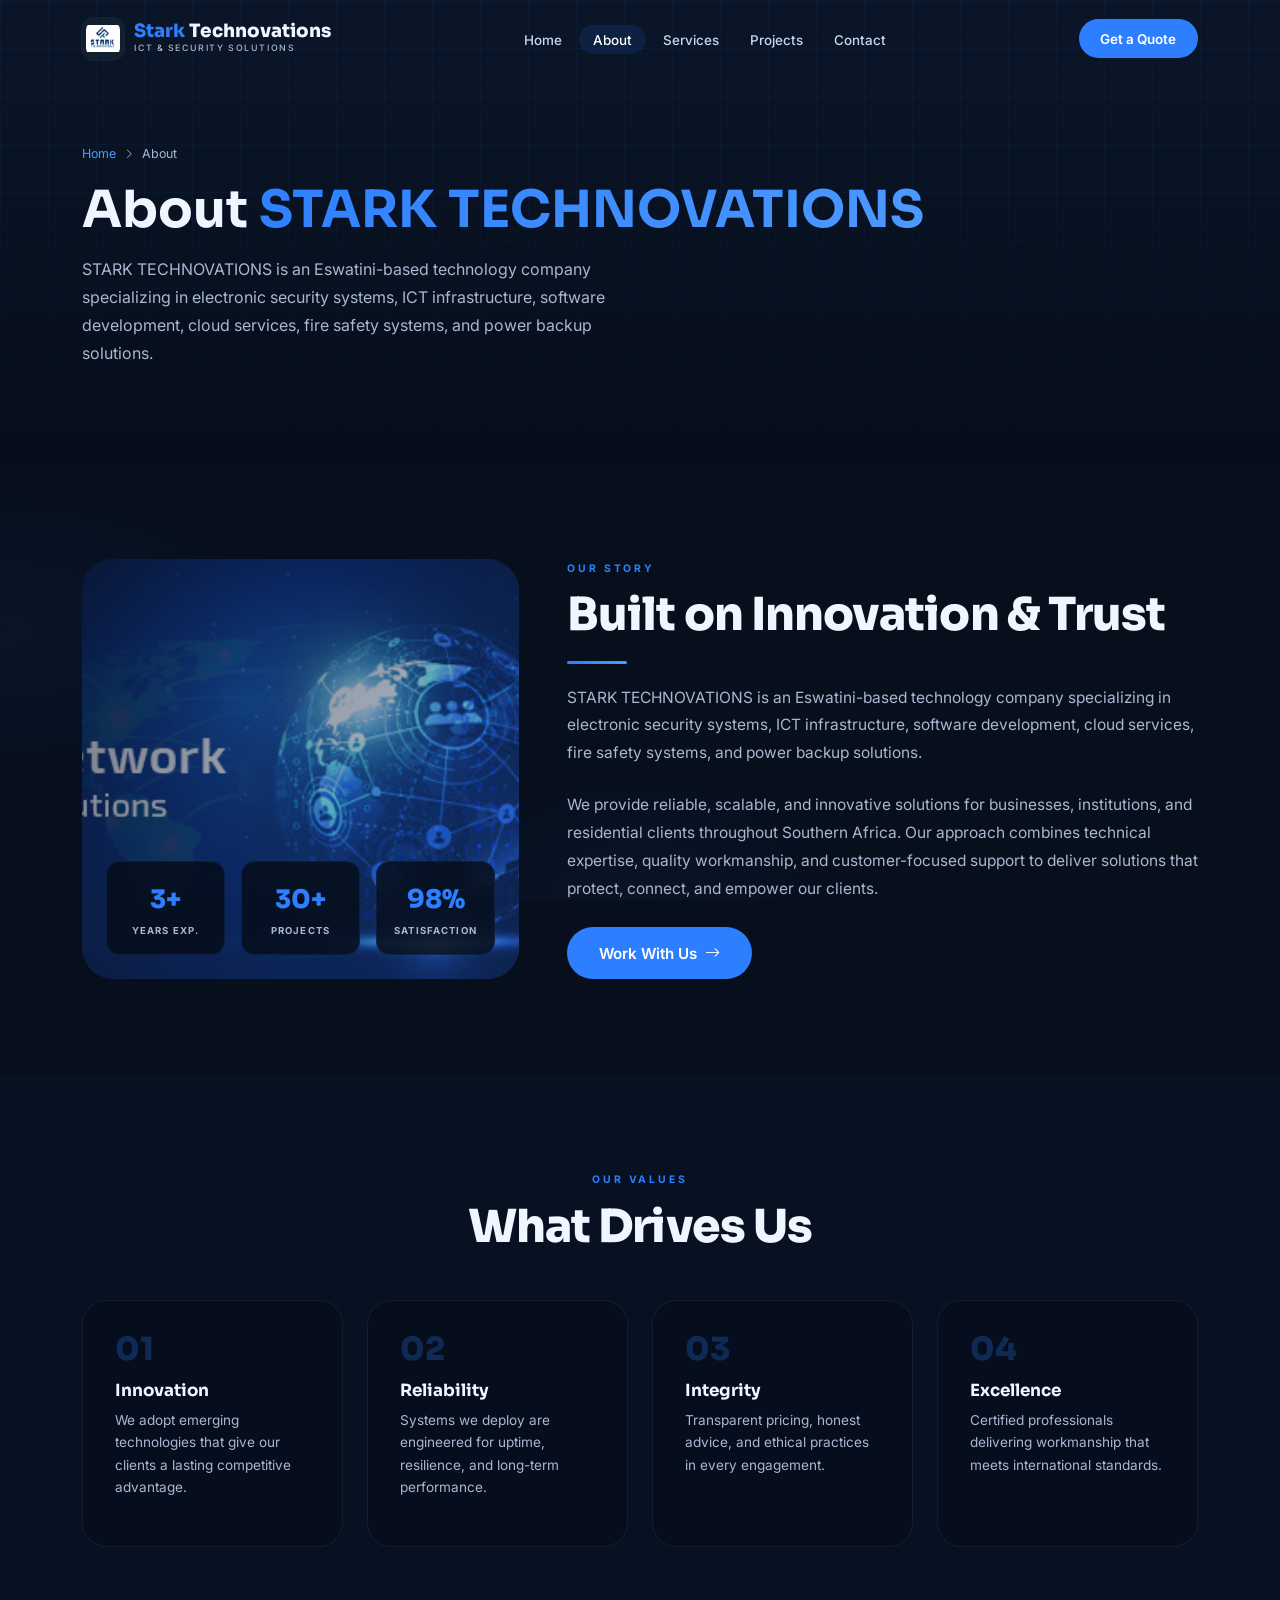
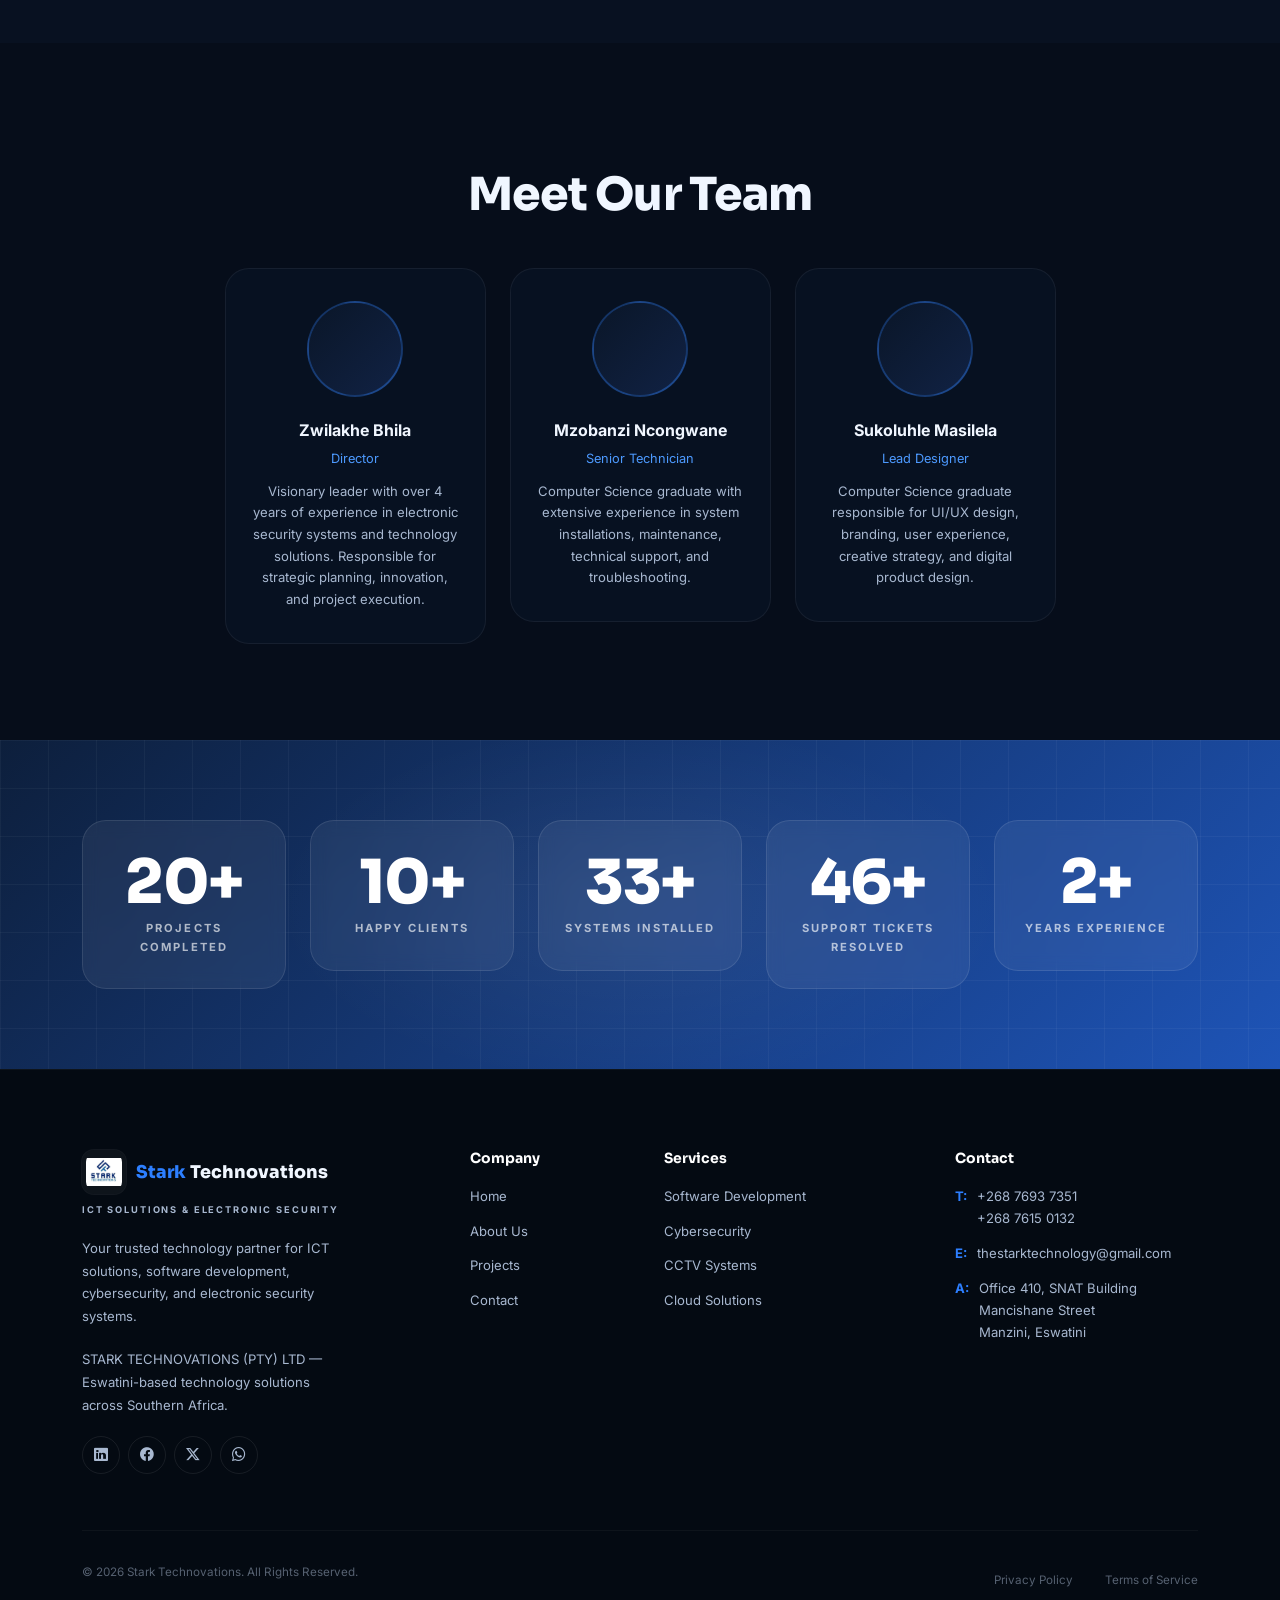
==== commit 662496ac: "fixes" ====
--- a/about.html
+++ b/about.html
@@ -73,11 +73,11 @@
 <div class="row align-items-center g-5">
   <div class="col-lg-5" data-aos="fade-right">
     <div class="about-img-wrap">
-      <div class="ph-blue" style="min-height:420px;width:100%;"></div>
+      <img src="images/services/Network-Solutions.png" alt="Stark Technovations team" class="about-img" />
       <div class="img-overlay"></div>
       <div class="about-stats-float">
-        <div class="astat"><div class="num">10+</div><div class="lbl">Years Exp.</div></div>
-        <div class="astat"><div class="num">200+</div><div class="lbl">Projects</div></div>
+        <div class="astat"><div class="num">3+</div><div class="lbl">Years Exp.</div></div>
+        <div class="astat"><div class="num">30+</div><div class="lbl">Projects</div></div>
         <div class="astat"><div class="num">98%</div><div class="lbl">Satisfaction</div></div>
       </div>
     </div>
@@ -129,7 +129,7 @@
         <div class="team-avatar"><div class="ph-person" style="width:100%;height:100%;"></div></div>
         <div class="team-name">Zwilakhe Bhila</div>
         <div class="team-role">Director</div>
-        <div class="team-bio">Visionary leader with over 10 years of experience in electronic security systems and technology solutions. Responsible for strategic planning, innovation, and project execution.</div>
+        <div class="team-bio">Visionary leader with over 4 years of experience in electronic security systems and technology solutions. Responsible for strategic planning, innovation, and project execution.</div>
       </div>
     </div>
     <div class="col-sm-6 col-lg-3" data-aos="zoom-in" data-aos-delay="150">
@@ -148,13 +148,6 @@
         <div class="team-bio">Computer Science graduate responsible for UI/UX design, branding, user experience, creative strategy, and digital product design.</div>
       </div>
     </div>
-    <div class="col-sm-6 col-lg-3" data-aos="zoom-in" data-aos-delay="250">
-      <div class="team-card">
-        <div class="team-avatar"><div class="ph-person" style="width:100%;height:100%;"></div></div>
-        <div class="team-name">Lindiwe Nkambule</div>
-        <div class="team-role">Operations Director</div>
-        <div class="team-bio">Ensures flawless project delivery and world-class client support operations.</div>
-      </div>
     </div>
   </div>
 </div>
@@ -163,12 +156,12 @@
 <section id="stats" style="background:linear-gradient(135deg,var(--navy-3),var(--blue));">
 <div class="container position-relative" style="z-index:1;">
   <div class="row g-4">
-    <div class="col-6 col-lg"><div class="stat-card"><div class="stat-num" data-target="200" data-suffix="+">200+</div><div class="stat-label">Projects Completed</div></div></div>
-    <div class="col-6 col-lg"><div class="stat-card"><div class="stat-num" data-target="150" data-suffix="+">150+</div><div class="stat-label">Happy Clients</div></div></div>
-    <div class="col-6 col-lg"><div class="stat-card"><div class="stat-num" data-target="500" data-suffix="+">500+</div><div class="stat-label">Systems Installed</div></div></div>
-    <div class="col-6 col-lg"><div class="stat-card"><div class="stat-num" data-target="5000" data-suffix="+">5000+</div><div class="stat-label">Support Tickets Resolved</div></div></div>
-    <div class="col-6 col-lg mx-auto"><div class="stat-card"><div class="stat-num" data-target="10" data-suffix="+">10+</div><div class="stat-label">Years Experience</div></div></div>
-  </div>
+    <div class="col-6 col-lg"><div class="stat-card"><div class="stat-num" data-target="30" data-suffix="+">30+</div><div class="stat-label">Projects Completed</div></div></div>
+    <div class="col-6 col-lg"><div class="stat-card"><div class="stat-num" data-target="15" data-suffix="+">15+</div><div class="stat-label">Happy Clients</div></div></div>
+    <div class="col-6 col-lg"><div class="stat-card"><div class="stat-num" data-target="50" data-suffix="+">50+</div><div class="stat-label">Systems Installed</div></div></div>
+    <div class="col-6 col-lg"><div class="stat-card"><div class="stat-num" data-target="70" data-suffix="+">70+</div><div class="stat-label">Support Tickets Resolved</div></div></div>
+    <div class="col-6 col-lg mx-auto"><div class="stat-card"><div class="stat-num" data-target="3" data-suffix="+">3+</div><div class="stat-label">Years Experience</div></div></div>
+  </ div>
 </div>
 </section>
 
--- a/css/style.css
+++ b/css/style.css
@@ -280,14 +280,28 @@
   font-size:clamp(2.5rem,6.5vw,5rem);font-weight:800;line-height:1.05;
   letter-spacing:-.025em;margin-bottom:1.5rem;
 }
-.hero-title .gradient-word{
+.hero-title .gradient-word,
+.gradient-word{
   background:linear-gradient(135deg,var(--electric) 0%,var(--electric-2) 50%,#90c8ff 100%);
-  -webkit-background-clip:text;-webkit-text-fill-color:transparent;background-clip:text;
+  -webkit-background-clip:text;-webkit-text-fill-color:transparent;background-clip:text;color:transparent;
 }
 .hero-desc{
   font-size:1.05rem;color:var(--silver);line-height:1.8;
   max-width:36rem;margin-bottom:2.5rem;
 }
+.section-overlay{background:rgba(10,22,40,.5);}
+.full-height-420{min-height:420px;width:100%;}
+.value-heading{font-size:1.05rem;margin-bottom:.5rem;}
+.value-desc{font-size:.85rem;color:var(--silver);}
+.f-bottom-reset{margin-top:0;padding-top:0;border-top:none;}
+.breadcrumb-icon{font-size:.65rem;}
+.icon-bg-red{background:rgba(239,68,68,.15);color:#f87171;}
+.icon-bg-blue{background:rgba(45,127,255,.15);color:#60a5fa;}
+.icon-bg-green{background:rgba(52,211,153,.15);color:#34d399;}
+.icon-bg-purple{background:rgba(167,139,250,.15);color:#a78bfa;}
+.icon-bg-gold{background:rgba(251,191,36,.15);color:#fbbf24;}
+.icon-bg-pink{background:rgba(244,114,182,.15);color:#f472b6;}
+.icon-bg-indigo{background:rgba(99,102,241,.15);color:#818cf8;}
 .hero-btns{display:flex;flex-wrap:wrap;gap:1rem;align-items:center}
 .hero-trust{
   display:flex;flex-wrap:wrap;gap:1.5rem;margin-top:2.5rem;
@@ -299,7 +313,7 @@
 /* Hero right panel */
 .hero-panel{
   background:rgba(10,22,40,.6);border:1px solid var(--border-2);
-  border-radius:var(--radius-xl);backdrop-filter:blur(16px);
+  border-radius:var(--radius-xl);-webkit-backdrop-filter:blur(16px);backdrop-filter:blur(16px);
   padding:2rem;height:100%;
 }
 .hero-panel-title{font-size:.72rem;font-weight:700;letter-spacing:.2em;text-transform:uppercase;color:var(--electric);margin-bottom:1.25rem}
@@ -315,6 +329,50 @@
 .service-pill i{width:32px;height:32px;border-radius:8px;background:rgba(45,127,255,.15);color:var(--electric);display:flex;align-items:center;justify-content:center;font-size:.9rem;flex-shrink:0}
 .service-pill-text{font-size:.8rem;font-weight:600}
 .service-pill-sub{font-size:.65rem;color:var(--silver);margin-top:1px}
+.hero-status{display:flex;align-items:center;gap:.75rem;margin-top:1.75rem;padding-top:1.5rem;border-top:1px solid rgba(255,255,255,.06);}
+.hero-status-dot{width:8px;height:8px;border-radius:50%;background:#4ade80;animation:dotPulse 2s infinite;flex-shrink:0;}
+.hero-status-text{font-size:.72rem;font-weight:600;color:rgba(168,184,208,.7);}
+.text-gradient{background:linear-gradient(135deg,var(--electric),var(--electric-2));-webkit-background-clip:text;-webkit-text-fill-color:transparent;background-clip:text;color:transparent;}
+.top-layer{position:relative;z-index:1;}
+.max-width-wrapper{max-width:56rem;margin:0 auto;}
+.hero-image-frame{border-radius:18px;overflow:hidden;box-shadow:0 20px 50px rgba(0,0,0,.5);}
+.hero-image-frame img{width:100%;height:260px;object-fit:cover;display:block;}
+.footer-caption{font-size:.58rem;font-weight:700;letter-spacing:.2em;text-transform:uppercase;color:var(--silver);display:block;margin-bottom:1rem;}
+.section-overlay{background:rgba(10,22,40,.5);}
+.full-height-420{min-height:420px;width:100%;}
+.value-heading{font-size:1.05rem;margin-bottom:.5rem;}
+.value-desc{font-size:.85rem;color:var(--silver);}
+.section-title-sm{font-size:1.5rem;}
+.c-form-heading{font-family:var(--font-display);font-size:1.3rem;font-weight:700;margin-bottom:.35rem;}
+.c-form-subtitle{font-size:.875rem;color:var(--silver);margin-bottom:1.75rem;}
+.icon-blue{background:rgba(45,127,255,.15);color:#60a5fa;}
+.icon-purple{background:rgba(167,139,250,.15);color:#a78bfa;}
+.icon-green{background:rgba(52,211,153,.15);color:#34d399;}
+.icon-gold{background:rgba(251,191,36,.15);color:#fbbf24;}
+.icon-pink{background:rgba(244,114,182,.15);color:#f472b6;}
+.icon-indigo{background:rgba(99,102,241,.15);color:#818cf8;}
+.tag-pill{display:inline-flex;align-items:center;gap:.3rem;font-size:.65rem;padding:.2rem .6rem;border-radius:var(--radius-pill);border:1px solid transparent;white-space:nowrap;}
+.tag-pill-blue{background:rgba(45,127,255,.08);border-color:rgba(45,127,255,.15);color:var(--electric-2);}
+.tag-pill-purple{background:rgba(167,139,250,.08);border-color:rgba(167,139,250,.15);color:#c4b5fd;}
+.tag-pill-green{background:rgba(52,211,153,.08);border-color:rgba(52,211,153,.15);color:#6ee7b7;}
+.tag-pill-gold{background:rgba(251,191,36,.08);border-color:rgba(251,191,36,.15);color:#fbbf24;}
+.tag-pill-pink{background:rgba(244,114,182,.08);border-color:rgba(244,114,182,.15);color:#f472b6;}
+.tag-pill-indigo{background:rgba(99,102,241,.08);border-color:rgba(99,102,241,.15);color:#818cf8;}
+.c-icon-blue{background:rgba(45,127,255,.1);color:var(--electric);}
+.c-icon-green{background:rgba(52,211,153,.1);color:#34d399;}
+.c-icon-gold{background:rgba(251,191,36,.1);color:#fbbf24;}
+.c-icon-purple{background:rgba(167,139,250,.1);color:#a78bfa;}
+.stats-gradient{background:linear-gradient(135deg,var(--navy-3),var(--blue));}
+.team-avatar-fill{width:100%;height:100%;}
+
+.nav-icon{font-size:1.3rem;display:block;}
+.nav-icon-close{font-size:1.2rem;display:block;}
+.breadcrumb-icon{font-size:.65rem;}
+
+.svc-icon{width:3.25rem;height:3.25rem;display:flex;align-items:center;justify-content:center;border-radius:1rem;font-size:1.25rem;margin-bottom:1.25rem;}
+.c-icon{width:3.25rem;height:3.25rem;display:flex;align-items:center;justify-content:center;border-radius:1rem;font-size:1.25rem;margin-right:1rem;}
+
+.about-img{width:100%;height:100%;object-fit:cover;border-radius:1rem;display:block;}
 
 /* ================================================================
    ABOUT SECTION
@@ -481,34 +539,38 @@
 .fp.active,.fp:hover{background:var(--electric);color:#fff;box-shadow:0 2px 12px rgba(45,127,255,.35)}
 
 .proj-card{
-  position:relative;border-radius:var(--radius-xl);overflow:hidden;height:300px;cursor:pointer;
-}
-.proj-card img{width:100%;height:100%;object-fit:cover;transition:transform .6s var(--ease)}
+  position:relative;border-radius:var(--radius-xl);overflow:hidden;min-height:320px;cursor:pointer;
+  display:flex;flex-direction:column;
+}
+.proj-card img{
+  width:100%;height:100%;object-fit:cover;transition:transform .6s var(--ease);
+  display:block;
+}
 .proj-card:hover img{transform:scale(1.07)}
 .proj-overlay{
   position:absolute;inset:0;
-  background:linear-gradient(to top,rgba(6,13,26,.95) 0%,rgba(6,13,26,.15) 55%,transparent 100%);
+  background:linear-gradient(to top,rgba(6,13,26,.96) 0%,rgba(6,13,26,.25) 55%,transparent 100%);
 }
 .proj-info{
   position:absolute;inset:0;padding:1.5rem;
   display:flex;flex-direction:column;justify-content:flex-end;z-index:1;
 }
 .proj-cat{
-  width:fit-content;font-size:.6rem;font-weight:700;text-transform:uppercase;letter-spacing:.1em;
-  padding:.22rem .7rem;border-radius:var(--radius-pill);
-  background:rgba(6,13,26,.75);border:1px solid rgba(255,255,255,.15);
-  color:var(--electric-2);backdrop-filter:blur(8px);margin-bottom:.6rem;
-}
-.proj-name{font-family:var(--font-display);font-size:1.15rem;font-weight:700;color:#fff;margin-bottom:.2rem}
-.proj-sub{font-size:.75rem;color:rgba(255,255,255,.5)}
+  width:fit-content;font-size:.65rem;font-weight:700;text-transform:uppercase;letter-spacing:.12em;
+  padding:.26rem .8rem;border-radius:var(--radius-pill);
+  background:rgba(6,13,26,.8);border:1px solid rgba(255,255,255,.18);
+  color:var(--electric-2);backdrop-filter:blur(8px);margin-bottom:.7rem;
+}
+.proj-name{font-family:var(--font-display);font-size:1.05rem;font-weight:800;color:#fff;margin-bottom:.25rem;line-height:1.2}
+.proj-sub{font-size:.78rem;color:rgba(255,255,255,.72);margin-bottom:.85rem;line-height:1.5}
 .proj-reveal{
   opacity:0;transform:translateY(10px);
   transition:opacity .35s var(--ease),transform .35s;
-  margin-top:.65rem;padding-top:.65rem;border-top:1px solid rgba(255,255,255,.08);
+  margin-top:.65rem;padding-top:.8rem;border-top:1px solid rgba(255,255,255,.08);
 }
 .proj-card:hover .proj-reveal{opacity:1;transform:translateY(0)}
-.proj-reveal p{font-size:.77rem;color:rgba(255,255,255,.5);margin-bottom:.45rem}
-.proj-reveal a{font-size:.77rem;font-weight:600;color:var(--electric-2);display:inline-flex;align-items:center;gap:.3rem}
+.proj-reveal p{font-size:.8rem;color:rgba(255,255,255,.85);margin-bottom:.65rem;line-height:1.7}
+.proj-reveal a{font-size:.78rem;font-weight:700;color:var(--electric-2);display:inline-flex;align-items:center;gap:.35rem}
 .proj-card.hidden{display:none}
 
 /* ================================================================
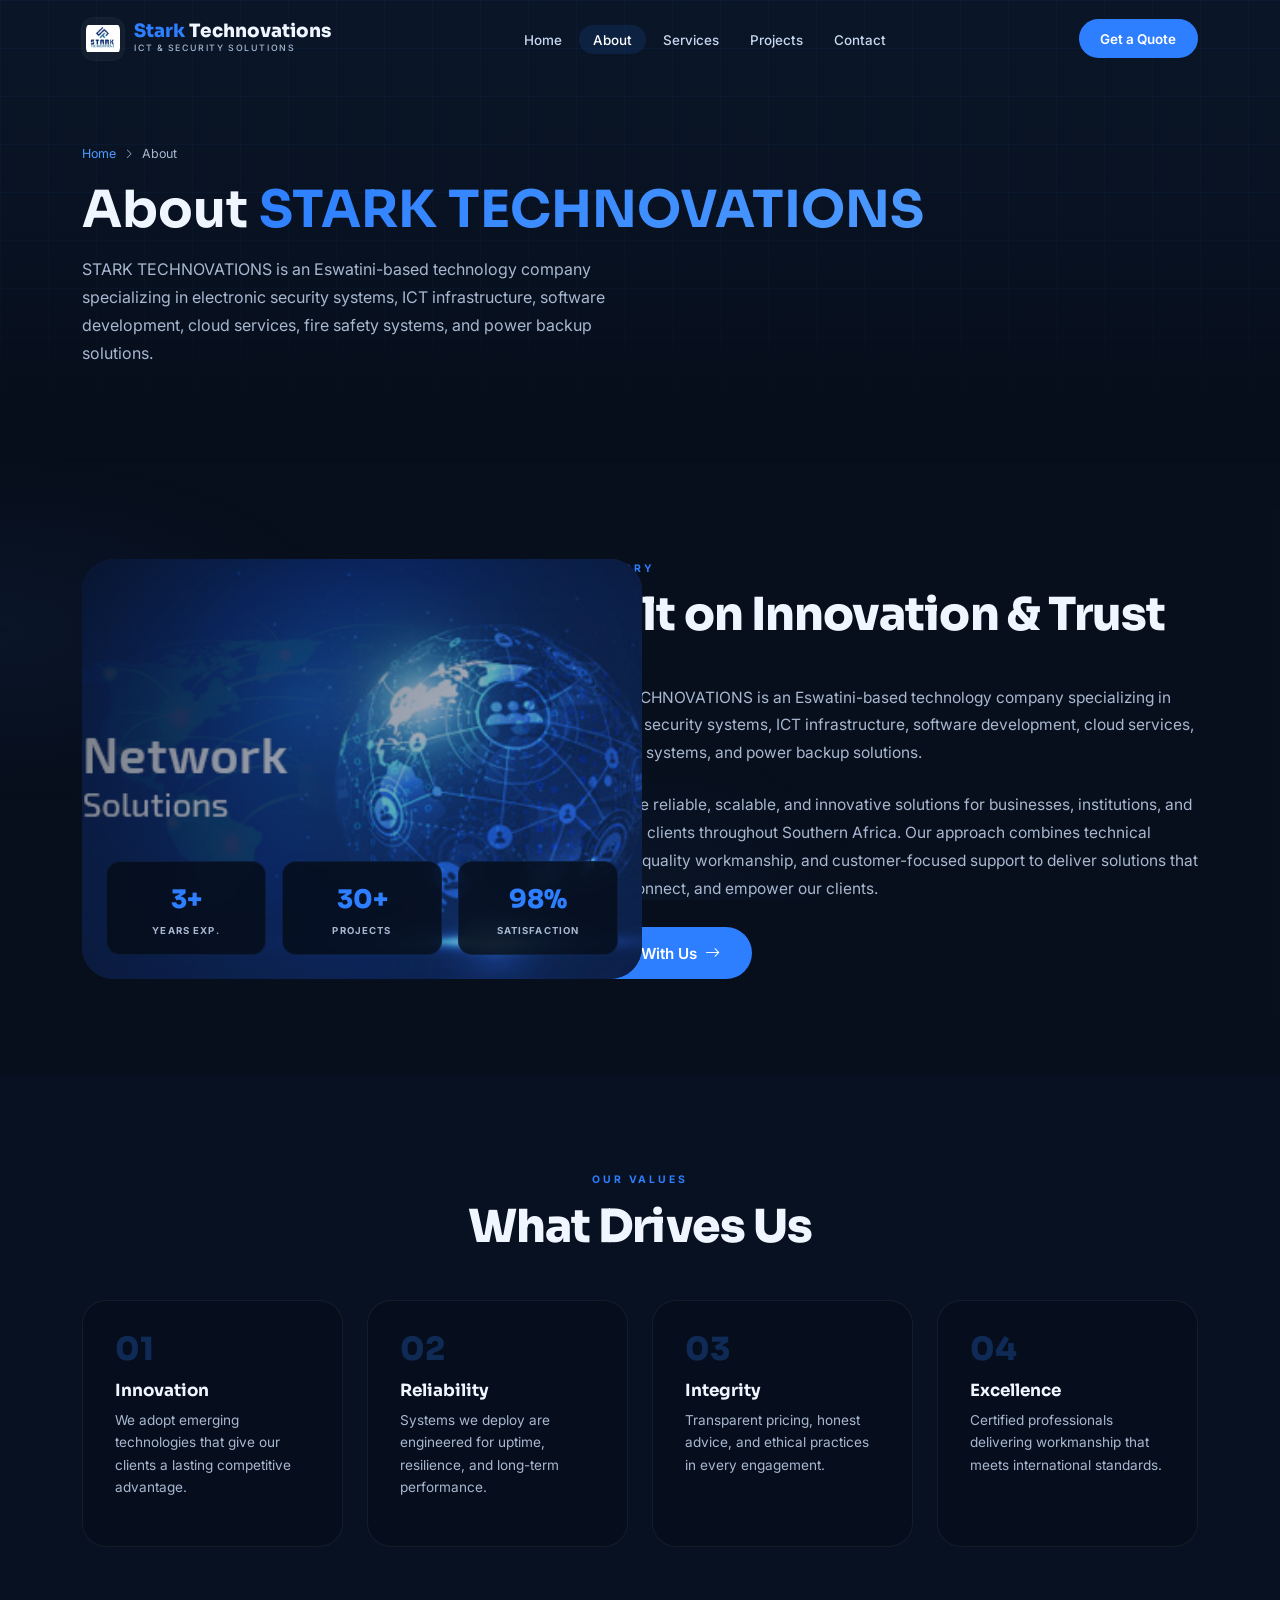
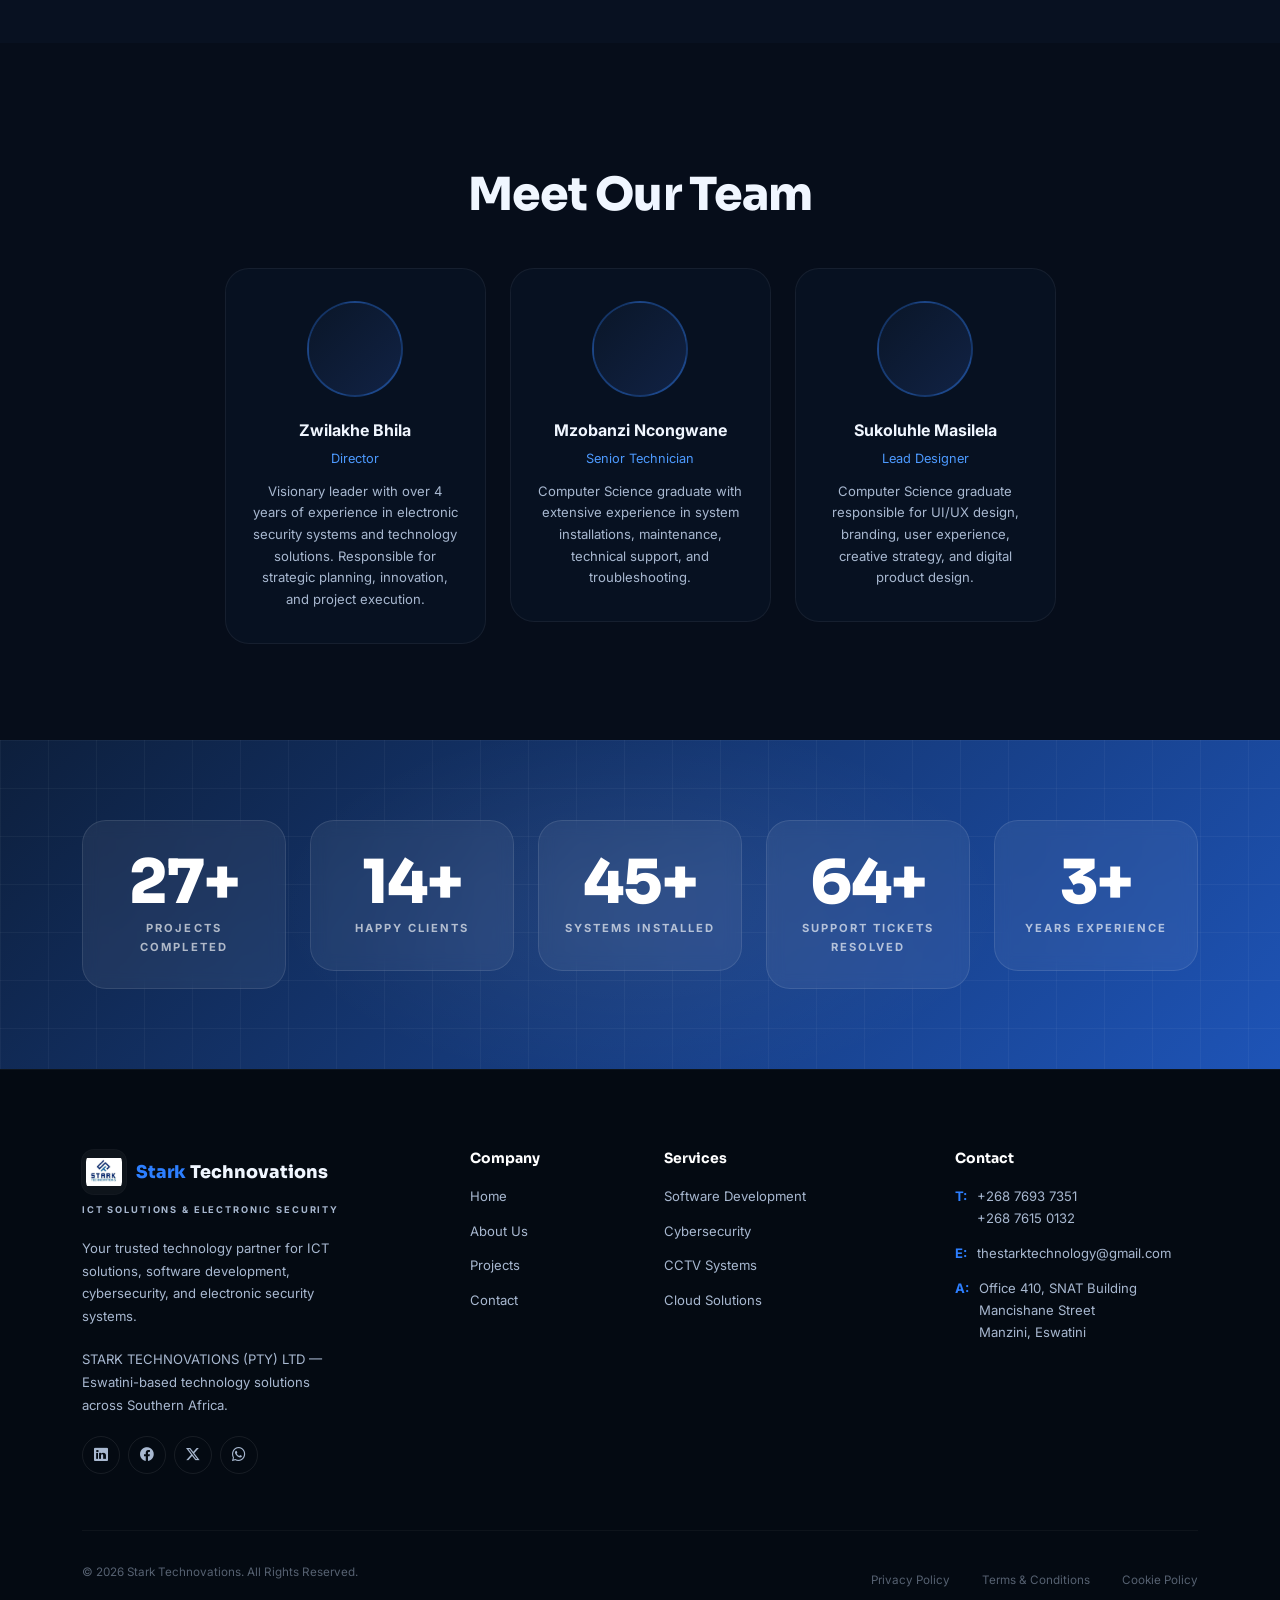
==== commit 9595f295: "footer fix" ====
--- a/about.html
+++ b/about.html
@@ -187,15 +187,27 @@
     <div class="col-6 col-lg-3 f-col"><h5>Services</h5><ul class="f-links"><li><a href="services.html">Software Development</a></li><li><a href="services.html">Cybersecurity</a></li><li><a href="services.html">CCTV Systems</a></li><li><a href="services.html">Cloud Solutions</a></li></ul></div>
     <div class="col-md-6 col-lg-3 f-col"><h5>Contact</h5><div class="f-contact-item"><span class="l">T:</span><span>+268 7693 7351<br/>+268 7615 0132</span></div><div class="f-contact-item"><span class="l">E:</span><span>thestarktechnology@gmail.com</span></div><div class="f-contact-item"><span class="l">A:</span><span>Office 410, SNAT Building<br/>Mancishane Street<br/>Manzini, Eswatini</span></div></div>
   </div>
-  <div class="f-bottom"><p>&copy; 2026 Stark Technovations. All Rights Reserved.</p><div class="f-legal"><a href="#">Privacy Policy</a><a href="#">Terms of Service</a></div></div>
-</div>
-</footer>
-
-<button id="backTop" aria-label="Back to top"><i class="bi bi-chevron-up"></i></button>
-<script src="https://cdn.jsdelivr.net/npm/bootstrap@5.3.3/dist/js/bootstrap.bundle.min.js"></script>
-<script src="js/navbar.js"></script>
-<script src="js/forms.js"></script>
-<script src="js/animations.js"></script>
-<script src="js/main.js"></script>
-</body>
+
+        <div class="f-bottom">
+          <p>&copy; 2026 Stark Technovations. All Rights Reserved.</p>
+          <div class="f-legal">
+            <a href="#">Privacy Policy</a>
+            <a href="#">Terms & Conditions</a>
+            <a href="#">Cookie Policy</a>
+          </div>
+        </div>
+      </div>
+    </footer>
+
+    <!-- Back to Top -->
+    <button id="backTop" aria-label="Back to top"><i class="bi bi-chevron-up"></i></button>
+
+    <!-- Bootstrap JS -->
+    <script src="https://cdn.jsdelivr.net/npm/bootstrap@5.3.3/dist/js/bootstrap.bundle.min.js"></script>
+    <script src="js/navbar.js"></script>
+    <script src="js/forms.js"></script>
+    <script src="js/animations.js"></script>
+    <script src="js/main.js"></script>
+
+  </body>
 </html>
--- a/css/style.css
+++ b/css/style.css
@@ -381,9 +381,9 @@
 .about-img-wrap{
   position:relative;border-radius:var(--radius-xl);overflow:hidden;
   background:linear-gradient(135deg,#0a1628,#1a3a6e);
-  min-height:420px;display:flex;align-items:center;justify-content:center;
-}
-.about-img-wrap img{width:100%;height:100%;object-fit:cover;min-height:420px}
+  min-height:420px;aspect-ratio:4/3;
+}
+.about-img-wrap img{width:100%;height:100%;object-fit:cover;min-height:420px;display:block;}
 .about-img-wrap .img-overlay{position:absolute;inset:0;background:linear-gradient(135deg,rgba(6,13,26,.6),rgba(30,84,183,.2))}
 .about-stats-float{
   position:absolute;bottom:1.5rem;left:1.5rem;right:1.5rem;
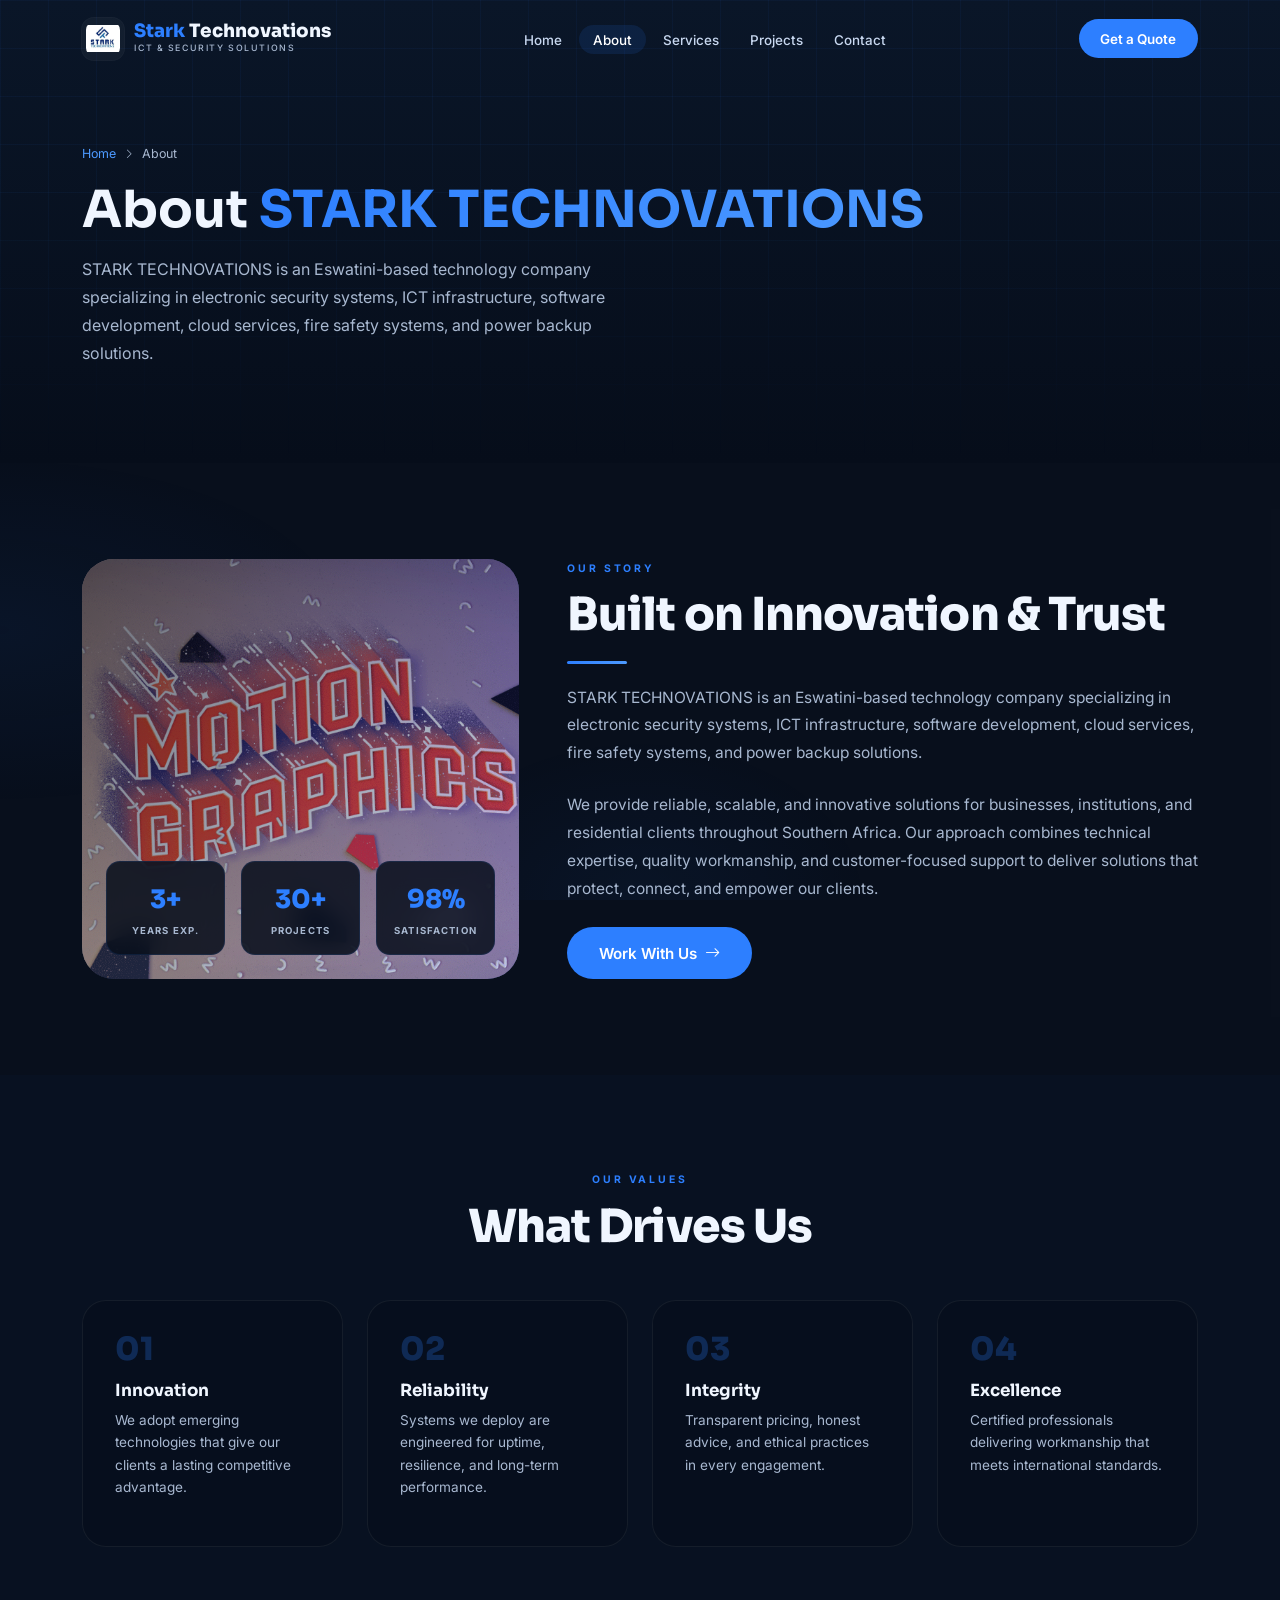
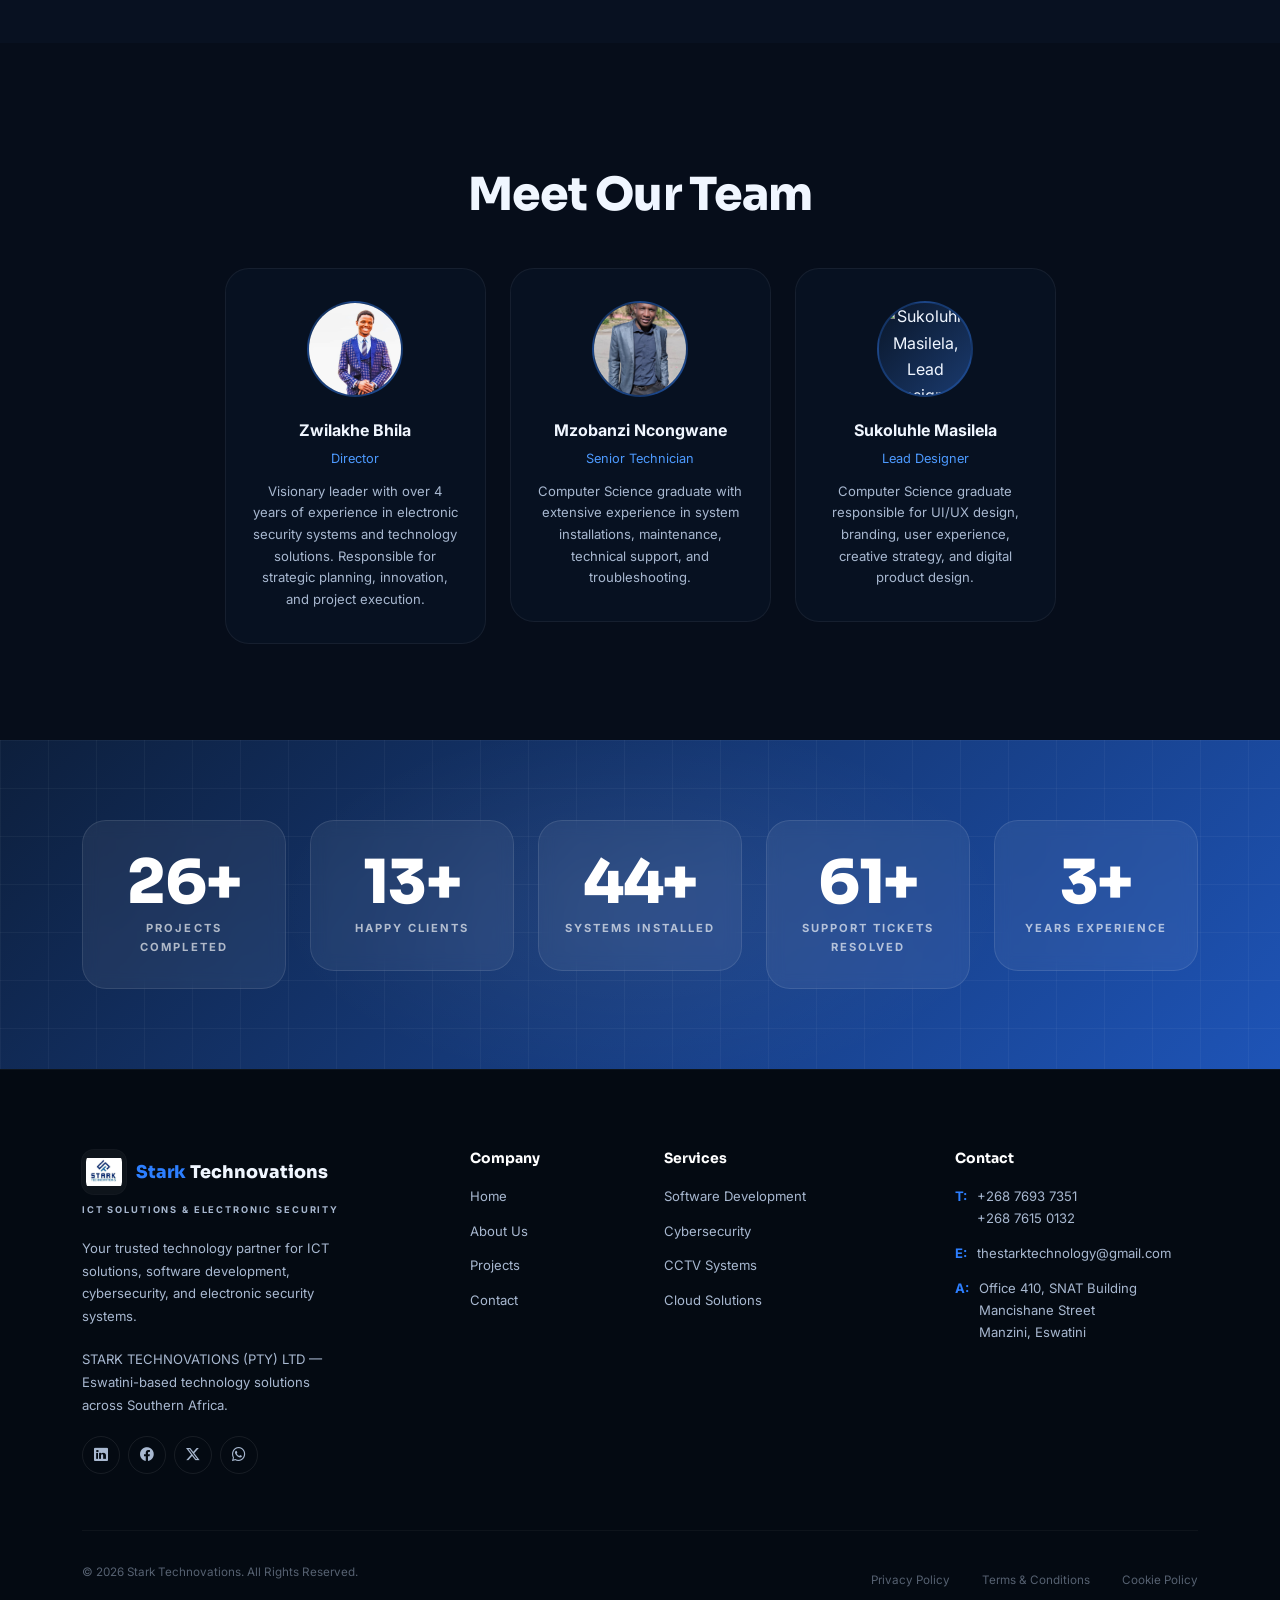
==== commit 7ea50a59: "images edits" ====
--- a/about.html
+++ b/about.html
@@ -73,7 +73,7 @@
 <div class="row align-items-center g-5">
   <div class="col-lg-5" data-aos="fade-right">
     <div class="about-img-wrap">
-      <img src="images/services/Network-Solutions.png" alt="Stark Technovations team" class="about-img" />
+      <img src="images/services/Motion & Animated Graphics.gif" alt="Stark Technovations team" class="about-img" />
       <div class="img-overlay"></div>
       <div class="about-stats-float">
         <div class="astat"><div class="num">3+</div><div class="lbl">Years Exp.</div></div>
@@ -126,7 +126,7 @@
   <div class="row g-4 justify-content-center">
     <div class="col-sm-6 col-lg-3" data-aos="zoom-in" data-aos-delay="100">
       <div class="team-card">
-        <div class="team-avatar"><div class="ph-person" style="width:100%;height:100%;"></div></div>
+        <div class="team-avatar"><img src="images/team/Zwilakhe.jpg" alt="Zwilakhe Bhila, Director"/></div>
         <div class="team-name">Zwilakhe Bhila</div>
         <div class="team-role">Director</div>
         <div class="team-bio">Visionary leader with over 4 years of experience in electronic security systems and technology solutions. Responsible for strategic planning, innovation, and project execution.</div>
@@ -134,7 +134,7 @@
     </div>
     <div class="col-sm-6 col-lg-3" data-aos="zoom-in" data-aos-delay="150">
       <div class="team-card">
-        <div class="team-avatar"><div class="ph-person" style="width:100%;height:100%;"></div></div>
+        <div class="team-avatar"><img src="images/team/HERO.jpg" alt="Mzobanzi Ncongwane, Senior Technician"/></div>
         <div class="team-name">Mzobanzi Ncongwane</div>
         <div class="team-role">Senior Technician</div>
         <div class="team-bio">Computer Science graduate with extensive experience in system installations, maintenance, technical support, and troubleshooting.</div>
@@ -142,7 +142,7 @@
     </div>
     <div class="col-sm-6 col-lg-3" data-aos="zoom-in" data-aos-delay="200">
       <div class="team-card">
-        <div class="team-avatar"><div class="ph-person" style="width:100%;height:100%;"></div></div>
+        <div class="team-avatar"><img src="images/team/profile.jpg" alt="Sukoluhle Masilela, Lead Designer"/></div>
         <div class="team-name">Sukoluhle Masilela</div>
         <div class="team-role">Lead Designer</div>
         <div class="team-bio">Computer Science graduate responsible for UI/UX design, branding, user experience, creative strategy, and digital product design.</div>
--- a/css/style.css
+++ b/css/style.css
@@ -329,6 +329,10 @@
 .service-pill i{width:32px;height:32px;border-radius:8px;background:rgba(45,127,255,.15);color:var(--electric);display:flex;align-items:center;justify-content:center;font-size:.9rem;flex-shrink:0}
 .service-pill-text{font-size:.8rem;font-weight:600}
 .service-pill-sub{font-size:.65rem;color:var(--silver);margin-top:1px}
+.hero-image-container{position:relative;height:100%;border-radius:var(--radius-xl);overflow:hidden;background:linear-gradient(135deg,rgba(10,22,40,.6),rgba(30,84,183,.3));border:1px solid var(--border-2);min-height:420px;display:flex;align-items:center;justify-content:center;}
+.hero-image{width:100%;height:100%;object-fit:cover;display:block;transition:transform .3s ease;}
+.hero-image-container:hover .hero-image{transform:scale(1.02);}
+.hero-image-overlay{position:absolute;inset:0;background:linear-gradient(135deg,rgba(10,22,40,.3),rgba(30,84,183,.15));z-index:1;pointer-events:none;}
 .hero-status{display:flex;align-items:center;gap:.75rem;margin-top:1.75rem;padding-top:1.5rem;border-top:1px solid rgba(255,255,255,.06);}
 .hero-status-dot{width:8px;height:8px;border-radius:50%;background:#4ade80;animation:dotPulse 2s infinite;flex-shrink:0;}
 .hero-status-text{font-size:.72rem;font-weight:600;color:rgba(168,184,208,.7);}
@@ -372,20 +376,21 @@
 .svc-icon{width:3.25rem;height:3.25rem;display:flex;align-items:center;justify-content:center;border-radius:1rem;font-size:1.25rem;margin-bottom:1.25rem;}
 .c-icon{width:3.25rem;height:3.25rem;display:flex;align-items:center;justify-content:center;border-radius:1rem;font-size:1.25rem;margin-right:1rem;}
 
-.about-img{width:100%;height:100%;object-fit:cover;border-radius:1rem;display:block;}
+.about-img{position:relative;z-index:0;width:100%;height:100%;object-fit:cover;border-radius:1rem;display:block;}
 
 /* ================================================================
    ABOUT SECTION
    ================================================================ */
 #about{background:rgba(255,255,255,.01)}
 .about-img-wrap{
-  position:relative;border-radius:var(--radius-xl);overflow:hidden;
+  position:relative;display:block;width:100%;max-width:100%;box-sizing:border-box;
+  border-radius:var(--radius-xl);overflow:hidden;
   background:linear-gradient(135deg,#0a1628,#1a3a6e);
   min-height:420px;aspect-ratio:4/3;
 }
-.about-img-wrap img{width:100%;height:100%;object-fit:cover;min-height:420px;display:block;}
-.about-img-wrap .img-overlay{position:absolute;inset:0;background:linear-gradient(135deg,rgba(6,13,26,.6),rgba(30,84,183,.2))}
-.about-stats-float{
+.about-img-wrap img{position:relative;z-index:0;width:100%;height:100%;object-fit:cover;min-height:420px;display:block;}
+.about-img-wrap .img-overlay{position:absolute;inset:0;z-index:1;background:linear-gradient(135deg,rgba(6,13,26,.6),rgba(30,84,183,.2))}
+.about-stats-float{position:absolute;bottom:1.5rem;left:1.5rem;right:1.5rem;display:flex;gap:1rem;z-index:2;
   position:absolute;bottom:1.5rem;left:1.5rem;right:1.5rem;
   display:flex;gap:1rem;
 }
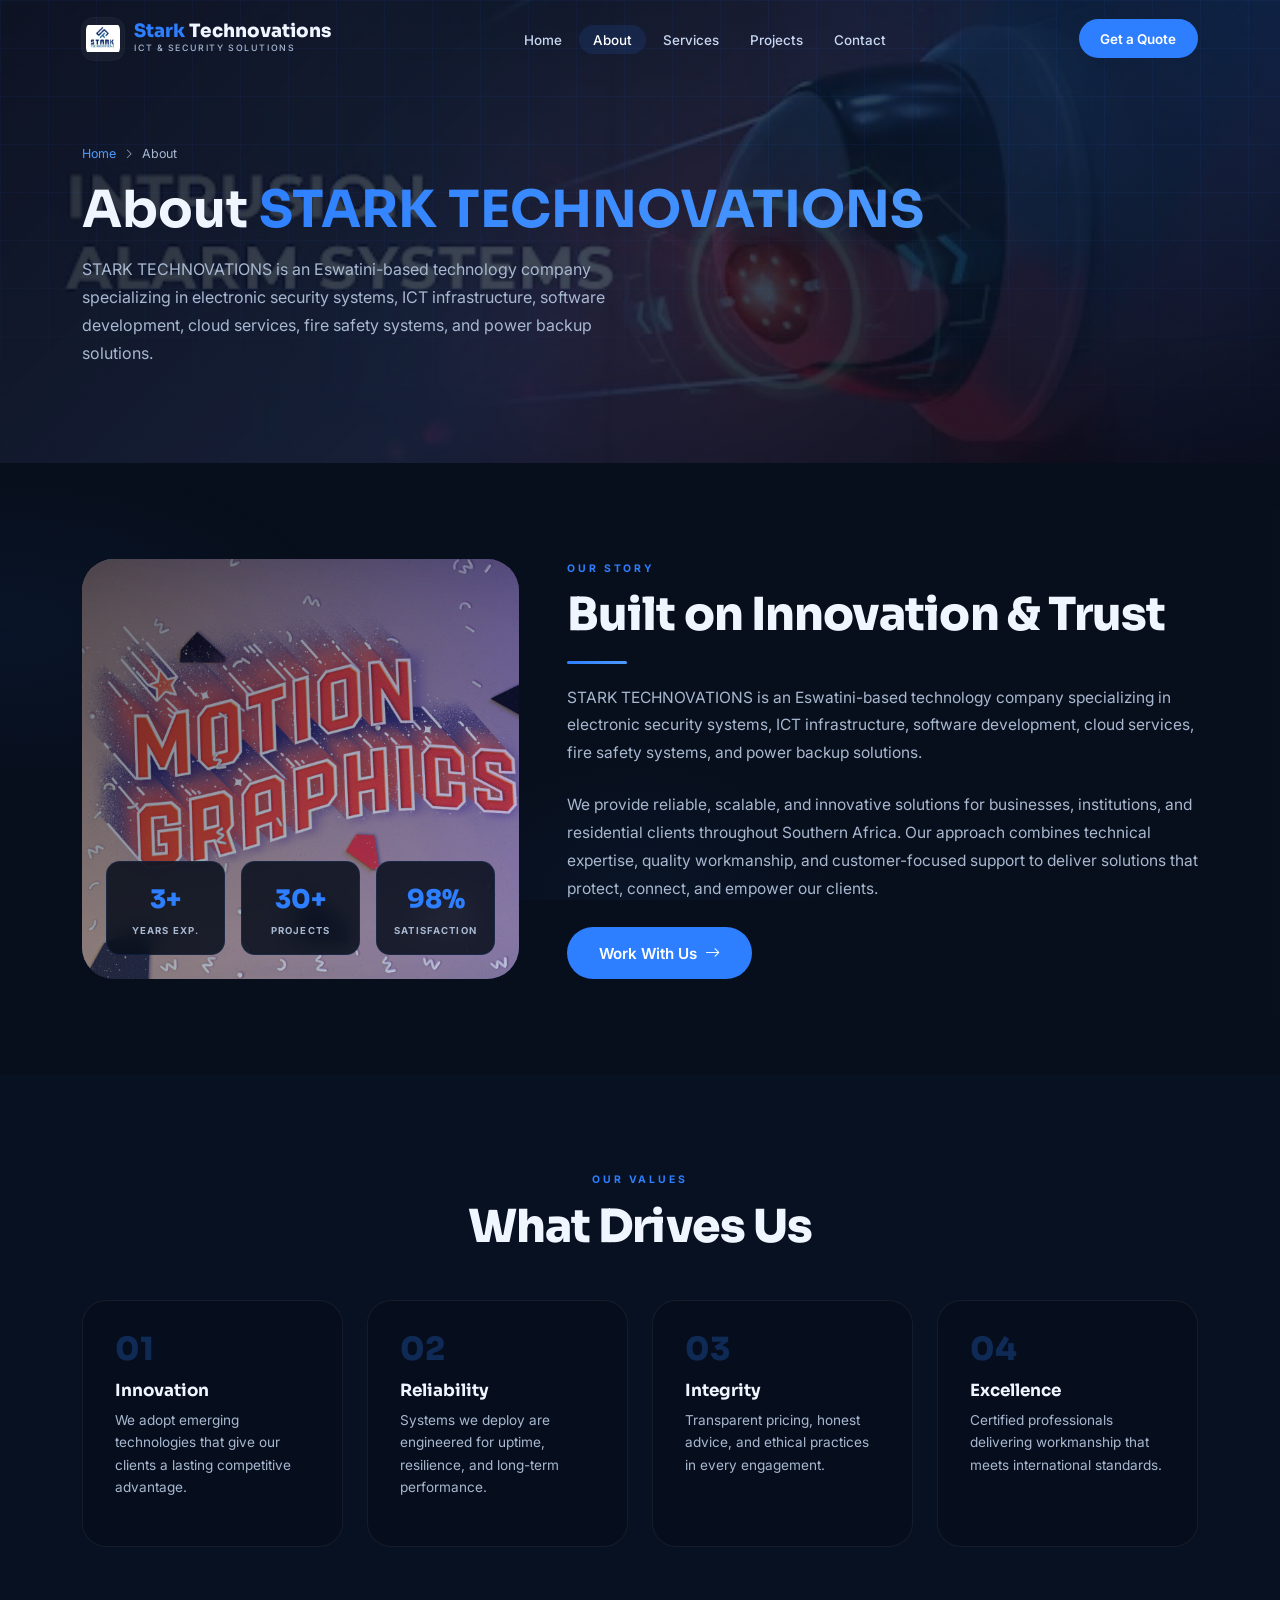
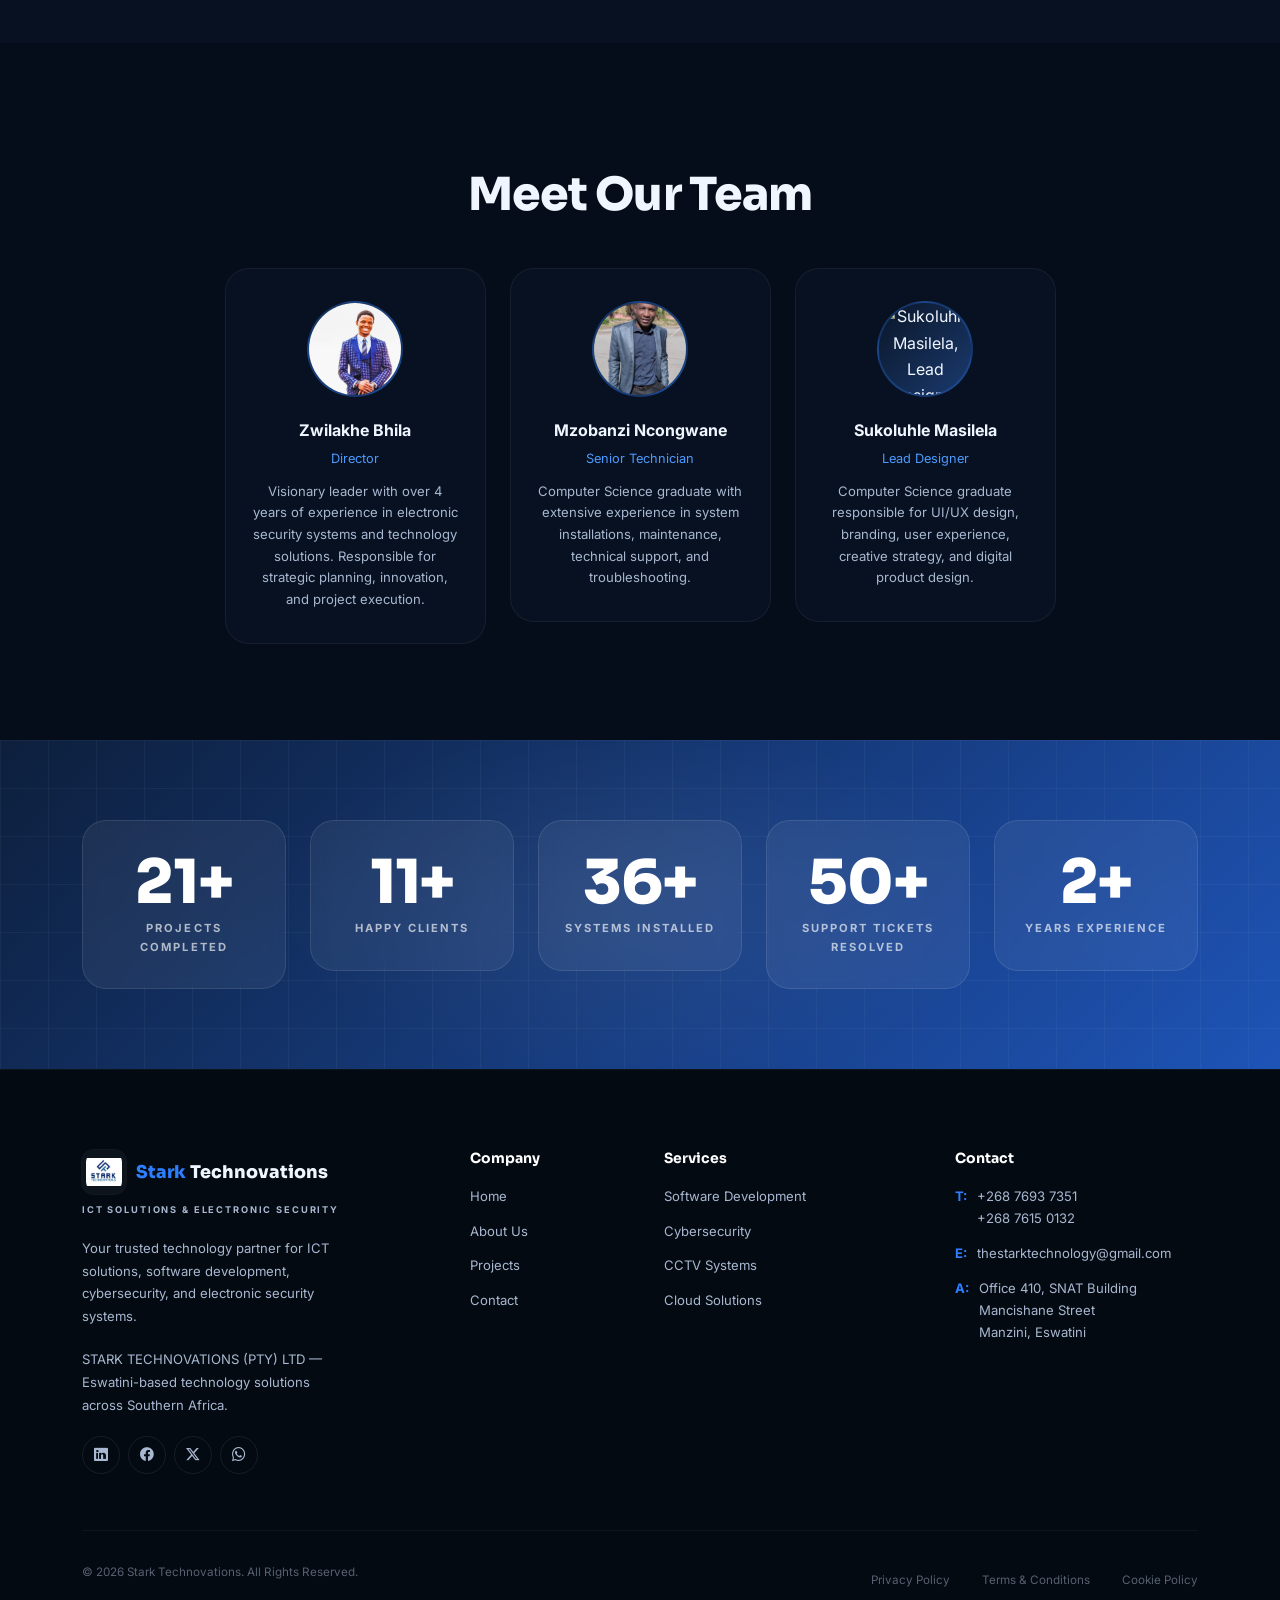
==== commit 59595b24: "hero section" ====
--- a/about.html
+++ b/about.html
@@ -63,7 +63,7 @@
   <nav class="breadcrumb" aria-label="Breadcrumb">
     <a href="index.html">Home</a><i class="bi bi-chevron-right" style="font-size:.65rem;"></i><span>About</span>
   </nav>
-  <h1>About <span class="gradient-word" style="background:linear-gradient(135deg,var(--electric),var(--electric-2));-webkit-background-clip:text;-webkit-text-fill-color:transparent;">STARK TECHNOVATIONS</span></h1>
+  <h1>About <span class="page-hero-accent">STARK TECHNOVATIONS</span></h1>
   <p>STARK TECHNOVATIONS is an Eswatini-based technology company specializing in electronic security systems, ICT infrastructure, software development, cloud services, fire safety systems, and power backup solutions.</p>
 </div>
 </section>
--- a/css/style.css
+++ b/css/style.css
@@ -82,7 +82,8 @@
 #mainNav.scrolled{
   padding:.6rem 0;
   background:rgba(6,13,26,.92);
-  backdrop-filter:blur(20px);-webkit-backdrop-filter:blur(20px);
+  -webkit-backdrop-filter:blur(20px);
+  backdrop-filter:blur(20px);
   border-bottom:1px solid var(--border);
   box-shadow:0 4px 32px rgba(0,0,0,.5);
 }
@@ -133,7 +134,7 @@
 /* Mobile Drawer */
 #mobMenu{
   display:none;position:fixed;inset:0;z-index:999;
-  background:rgba(6,13,26,.97);backdrop-filter:blur(24px);-webkit-backdrop-filter:blur(24px);
+  background:rgba(6,13,26,.97);-webkit-backdrop-filter:blur(24px);backdrop-filter:blur(24px);
   flex-direction:column;padding:5.5rem 2rem 3rem;
 }
 #mobMenu.open{display:flex}
@@ -204,7 +205,7 @@
   background:var(--card-bg);
   border:1px solid var(--border-2);
   border-radius:var(--radius-lg);
-  backdrop-filter:blur(14px);-webkit-backdrop-filter:blur(14px);
+  -webkit-backdrop-filter:blur(14px);backdrop-filter:blur(14px);
   transition:border-color .35s var(--ease),background .35s,transform .3s var(--ease-spring),box-shadow .3s;
   overflow:hidden;position:relative;
 }
@@ -227,9 +228,21 @@
 /* ================================================================
    HERO SECTION
    ================================================================ */
-#home{
+#home, .hero-with-bg{
   min-height:100svh;display:flex;align-items:center;
-  padding-top:7rem;overflow:hidden;
+  padding-top:7rem;overflow:hidden;position:relative;
+}
+.hero-bg-image{
+  position:absolute;inset:0;
+  background-size:cover;background-position:center;
+  background-attachment:fixed;
+  opacity:.45;
+  filter:blur(2px);
+}
+.hero-with-bg::before{
+  content:'';position:absolute;inset:0;
+  background:linear-gradient(135deg,rgba(6,13,26,.65),rgba(10,22,40,.7));
+  z-index:1;pointer-events:none;
 }
 
 /* Animated grid background */
@@ -241,16 +254,18 @@
   background-size:48px 48px;
   mask-image:radial-gradient(ellipse 70% 80% at 60% 40%,black 0%,transparent 70%);
   -webkit-mask-image:radial-gradient(ellipse 70% 80% at 60% 40%,black 0%,transparent 70%);
+  z-index:1;
 }
 /* Spotlight */
 .hero-spotlight{
   position:absolute;inset:0;
   background:radial-gradient(ellipse 55% 65% at 70% 35%,rgba(45,127,255,.12) 0%,transparent 65%);
   pointer-events:none;
+  z-index:1;
 }
 
 /* Floating tech nodes */
-.hero-nodes{position:absolute;inset:0;pointer-events:none;overflow:hidden}
+.hero-nodes{position:absolute;inset:0;pointer-events:none;overflow:hidden;z-index:1;}
 .node{
   position:absolute;border-radius:50%;
   background:var(--electric);opacity:.15;filter:blur(1px);
@@ -329,10 +344,6 @@
 .service-pill i{width:32px;height:32px;border-radius:8px;background:rgba(45,127,255,.15);color:var(--electric);display:flex;align-items:center;justify-content:center;font-size:.9rem;flex-shrink:0}
 .service-pill-text{font-size:.8rem;font-weight:600}
 .service-pill-sub{font-size:.65rem;color:var(--silver);margin-top:1px}
-.hero-image-container{position:relative;height:100%;border-radius:var(--radius-xl);overflow:hidden;background:linear-gradient(135deg,rgba(10,22,40,.6),rgba(30,84,183,.3));border:1px solid var(--border-2);min-height:420px;display:flex;align-items:center;justify-content:center;}
-.hero-image{width:100%;height:100%;object-fit:cover;display:block;transition:transform .3s ease;}
-.hero-image-container:hover .hero-image{transform:scale(1.02);}
-.hero-image-overlay{position:absolute;inset:0;background:linear-gradient(135deg,rgba(10,22,40,.3),rgba(30,84,183,.15));z-index:1;pointer-events:none;}
 .hero-status{display:flex;align-items:center;gap:.75rem;margin-top:1.75rem;padding-top:1.5rem;border-top:1px solid rgba(255,255,255,.06);}
 .hero-status-dot{width:8px;height:8px;border-radius:50%;background:#4ade80;animation:dotPulse 2s infinite;flex-shrink:0;}
 .hero-status-text{font-size:.72rem;font-weight:600;color:rgba(168,184,208,.7);}
@@ -725,18 +736,26 @@
    INNER PAGE HERO
    ================================================================ */
 .page-hero{
-  padding:9rem 0 5rem;position:relative;overflow:hidden;
-  background:linear-gradient(180deg,var(--navy-2) 0%,var(--navy) 100%);
+  padding:9rem 0 5rem;position:relative;overflow:hidden;isolation:isolate;
+  background:
+    linear-gradient(135deg,rgba(6,13,26,.88) 0%,rgba(10,22,40,.78) 50%,rgba(6,13,26,.9) 100%),
+    url("../images/hero/intrusion-alarm.jpg") center/cover no-repeat;
 }
 .page-hero::before{
-  content:'';position:absolute;inset:0;
+  content:'';position:absolute;inset:0;z-index:-1;
   background-image:
     linear-gradient(rgba(45,127,255,.05) 1px,transparent 1px),
     linear-gradient(90deg,rgba(45,127,255,.05) 1px,transparent 1px);
   background-size:48px 48px;
+  -webkit-mask-image:linear-gradient(to bottom,black 40%,transparent 100%);
   mask-image:linear-gradient(to bottom,black 40%,transparent 100%);
-  -webkit-mask-image:linear-gradient(to bottom,black 40%,transparent 100%);
-}
+}
+.page-hero::after{
+  content:'';position:absolute;inset:0;z-index:-1;
+  background:radial-gradient(circle at top right,rgba(45,127,255,.16),transparent 40%);
+  pointer-events:none;
+}
+.page-hero .container{position:relative;z-index:2}
 .page-hero .breadcrumb{
   display:flex;align-items:center;gap:.5rem;flex-wrap:wrap;
   font-size:.78rem;color:var(--silver);margin-bottom:1rem;
@@ -745,6 +764,17 @@
 .page-hero .breadcrumb a:hover{color:#fff}
 .page-hero h1{font-size:clamp(2rem,5vw,3.2rem);margin-bottom:1rem}
 .page-hero p{font-size:1rem;color:var(--silver);max-width:36rem;line-height:1.75}
+.page-hero-inner{z-index:2}
+.page-hero-accent{
+  background:linear-gradient(135deg,var(--electric),var(--electric-2));
+  -webkit-background-clip:text;-webkit-text-fill-color:transparent;background-clip:text;color:transparent;
+}
+.page-hero-media{
+  border-radius:1.1rem;overflow:hidden;box-shadow:0 20px 50px rgba(0,0,0,.5);
+  border:1px solid rgba(255,255,255,.08);
+}
+.page-hero-media img{width:100%;height:260px;object-fit:cover;display:block}
+.hero-content-shell{z-index:2}
 
 /* FAQ Accordion */
 .faq-item{
